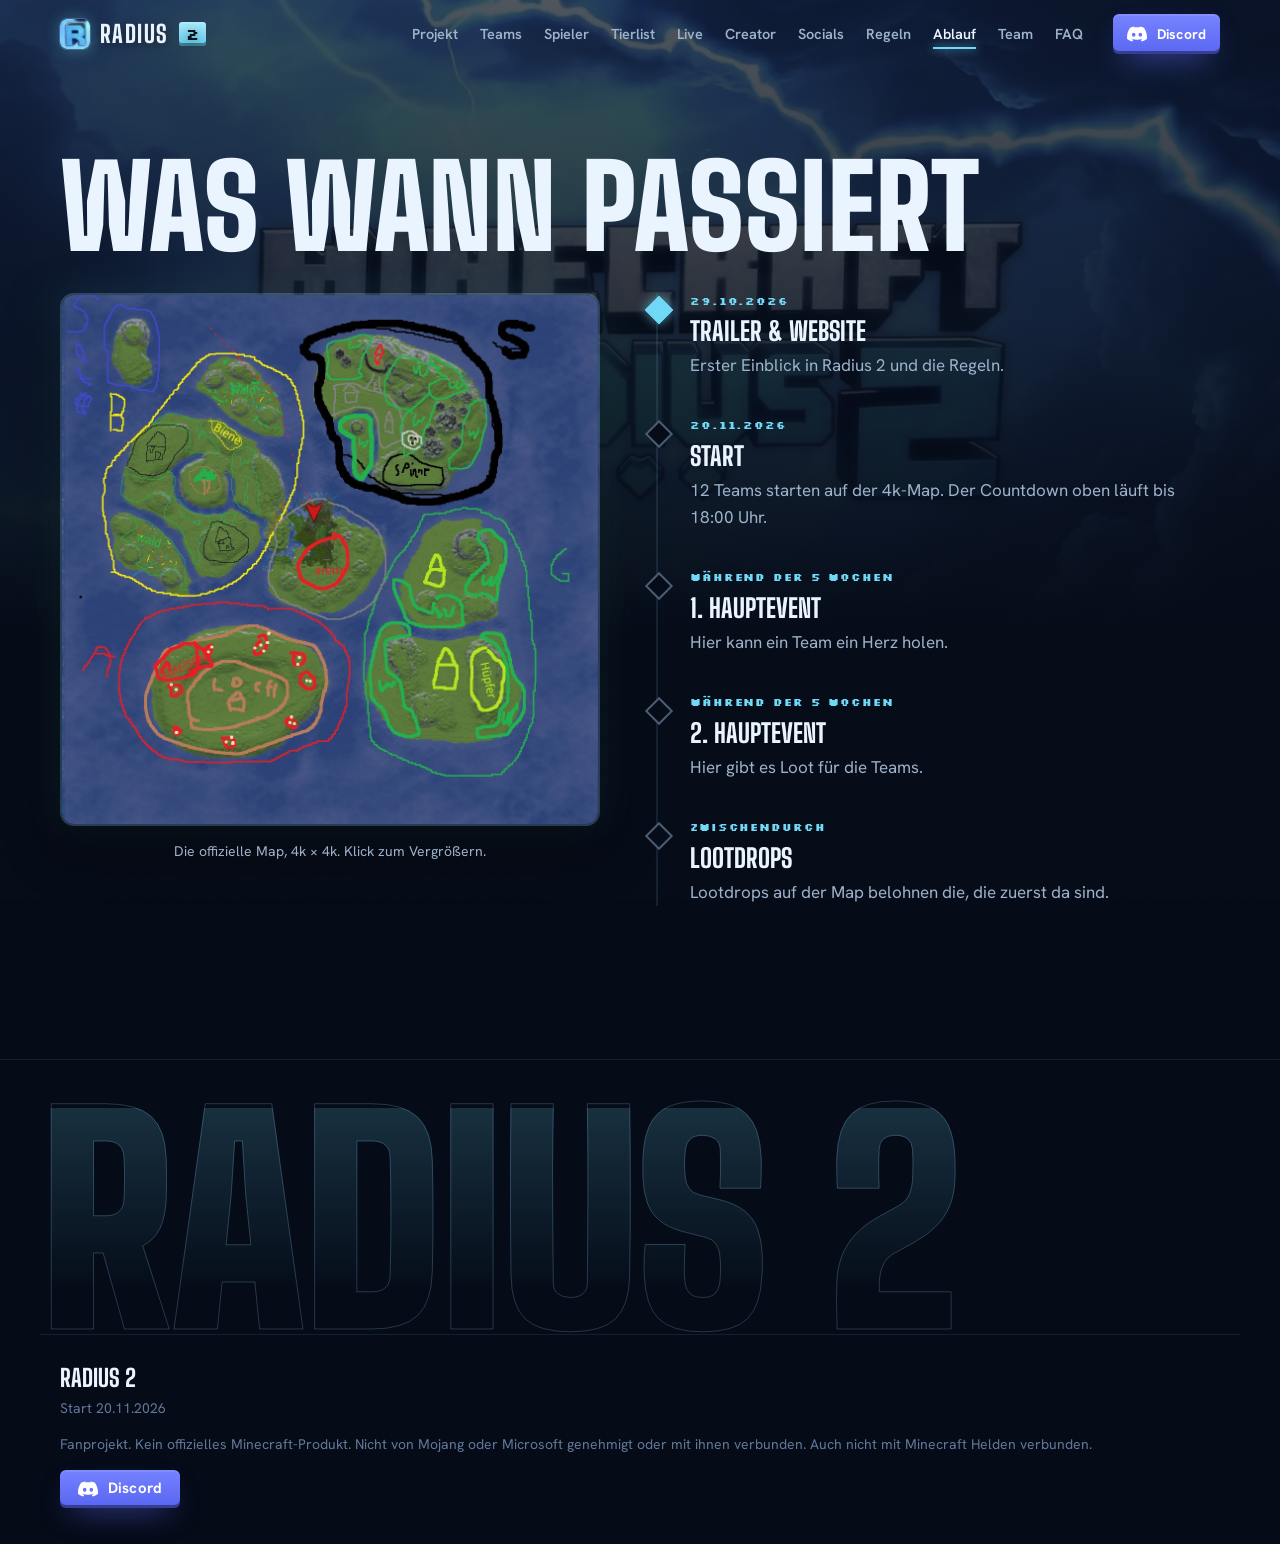
==== site/ablauf.html @ 60ea5ffe "Neues Design aus der Radius-2-Vorlage Sturm-Hero mit HUD und Countdown, Big Shoulders und Silkscreen" ====
<!doctype html>
<html lang="de">
<head>
<meta charset="utf-8">
<meta name="viewport" content="width=device-width, initial-scale=1, viewport-fit=cover">
<title>Ablauf · Minecraft Radius 2</title>
<meta name="description" content="Radius 2: 12 Teams, 48 Spieler, 4 Team-Herzen auf einer 4k-Map. Start am 20. November 2026.">
<link rel="icon" href="assets/favicon.ico" sizes="any">
<link rel="icon" type="image/png" sizes="32x32" href="assets/icon-32.png">
<link rel="apple-touch-icon" href="assets/icon-180.png">
<link rel="stylesheet" href="css/style.css?v=26">
<link rel="stylesheet" href="css/theme.css?v=1">
</head>
<body class="subpage">
<nav class="nav" id="nav" aria-label="Hauptnavigation">
  <div class="wrap nav-inner">
    <a class="brand" href="index.html" aria-label="Radius 2, zur Startseite"><img class="brand-mark" src="assets/icon-64.png" alt="" width="30" height="30"><span class="brand-word">Radius</span><span class="brand-num">2</span></a>
    <button class="nav-toggle" id="nav-toggle" type="button" aria-expanded="false" aria-controls="nav-links"><span class="nav-toggle-bars" aria-hidden="true"></span>Menü</button>
    <ul class="nav-links" id="nav-links">
      <li><a href="index.html">Projekt</a></li>
      <li><a href="teams.html">Teams</a></li>
      <li><a href="spieler.html">Spieler</a></li>
      <li><a href="tierlist.html">Tierlist</a></li>
      <li><a href="live.html">Live</a></li>
      <li><a href="creator.html">Creator</a></li>
      <li><a href="socials.html">Socials</a></li>
      <li><a href="regeln.html">Regeln</a></li>
      <li><a href="ablauf.html" aria-current="page">Ablauf</a></li>
      <li><a href="team.html">Team</a></li>
      <li><a href="faq.html">FAQ</a></li>
    </ul>
    <a class="btn dc nav-btn" href="https://discord.gg/ejKCz67QeP" target="_blank" rel="noopener"><svg viewBox="0 0 24 24" aria-hidden="true"><path fill="currentColor" d="M20.317 4.3698a19.7913 19.7913 0 00-4.8851-1.5152.0741.0741 0 00-.0785.0371c-.211.3753-.4447.8648-.6083 1.2495-1.8447-.2762-3.68-.2762-5.4868 0-.1636-.3933-.4058-.8742-.6177-1.2495a.077.077 0 00-.0785-.037 19.7363 19.7363 0 00-4.8852 1.515.0699.0699 0 00-.0321.0277C.5334 9.0458-.319 13.5799.0992 18.0578a.0824.0824 0 00.0312.0561c2.0528 1.5076 4.0413 2.4228 5.9929 3.0294a.0777.0777 0 00.0842-.0276c.4616-.6304.8731-1.2952 1.226-1.9942a.076.076 0 00-.0416-.1057c-.6528-.2476-1.2743-.5495-1.8722-.8923a.077.077 0 01-.0076-.1277c.1258-.0943.2517-.1923.3718-.2914a.0743.0743 0 01.0776-.0105c3.9278 1.7933 8.18 1.7933 12.0614 0a.0739.0739 0 01.0785.0095c.1202.099.246.1981.3728.2924a.077.077 0 01-.0066.1276 12.2986 12.2986 0 01-1.873.8914.0766.0766 0 00-.0407.1067c.3604.698.7719 1.3628 1.225 1.9932a.076.076 0 00.0842.0286c1.961-.6067 3.9495-1.5219 6.0023-3.0294a.077.077 0 00.0313-.0552c.5004-5.177-.8382-9.6739-3.5485-13.6604a.061.061 0 00-.0312-.0286zM8.02 15.3312c-1.1825 0-2.1569-1.0857-2.1569-2.419 0-1.3332.9555-2.4189 2.157-2.4189 1.2108 0 2.1757 1.0952 2.1568 2.419 0 1.3332-.9555 2.4189-2.1569 2.4189zm7.9748 0c-1.1825 0-2.1569-1.0857-2.1569-2.419 0-1.3332.9554-2.4189 2.1569-2.4189 1.2108 0 2.1757 1.0952 2.1568 2.419 0 1.3332-.946 2.4189-2.1568 2.4189z"/></svg> Discord</a>
  </div>
</nav>

<main class="wrap">

  <section id="ablauf">
    <h2>Was wann passiert</h2>
    <div class="tl-layout">
      <figure class="map-viz">
        <a href="assets/map.jpg" target="_blank" rel="noopener" aria-label="Offizielle Map groß anzeigen">
          <img src="assets/map.jpg" alt="Offizielle Radius-2-Map: Inseln mit Arena in der Mitte, umgeben von vier markierten Gebieten" width="1084" height="1070" loading="lazy">
        </a>
        <figcaption>Die offizielle Map, 4k × 4k. Klick zum Vergrößern.</figcaption>
      </figure>
      <ol class="timeline">
        <li class="done"><time datetime="2026-10-29">29.10.2026</time><h3>Trailer &amp; Website</h3><p>Erster Einblick in Radius 2 und die Regeln.</p></li>
        <li><time datetime="2026-11-20">20.11.2026</time><h3>Start</h3><p>12 Teams starten auf der 4k-Map. Der Countdown oben läuft bis 18:00 Uhr.</p></li>
        <li><time>Während der 5 Wochen</time><h3>1. Hauptevent</h3><p>Hier kann ein Team ein Herz holen.</p></li>
        <li><time>Während der 5 Wochen</time><h3>2. Hauptevent</h3><p>Hier gibt es Loot für die Teams.</p></li>
        <li><time>Zwischendurch</time><h3>Lootdrops</h3><p>Lootdrops auf der Map belohnen die, die zuerst da sind.</p></li>
      </ol>
    </div>
  </section>

</main>

<footer>
  <div class="wrap">
    <div><strong>Radius 2</strong><br>Start 20.11.2026</div>
    <div>Fanprojekt. Kein offizielles Minecraft-Produkt. Nicht von Mojang oder Microsoft genehmigt oder mit ihnen verbunden. Auch nicht mit Minecraft Helden verbunden.</div>
    <a class="btn dc" href="https://discord.gg/ejKCz67QeP" target="_blank" rel="noopener"><svg viewBox="0 0 24 24" aria-hidden="true"><path fill="currentColor" d="M20.317 4.3698a19.7913 19.7913 0 00-4.8851-1.5152.0741.0741 0 00-.0785.0371c-.211.3753-.4447.8648-.6083 1.2495-1.8447-.2762-3.68-.2762-5.4868 0-.1636-.3933-.4058-.8742-.6177-1.2495a.077.077 0 00-.0785-.037 19.7363 19.7363 0 00-4.8852 1.515.0699.0699 0 00-.0321.0277C.5334 9.0458-.319 13.5799.0992 18.0578a.0824.0824 0 00.0312.0561c2.0528 1.5076 4.0413 2.4228 5.9929 3.0294a.0777.0777 0 00.0842-.0276c.4616-.6304.8731-1.2952 1.226-1.9942a.076.076 0 00-.0416-.1057c-.6528-.2476-1.2743-.5495-1.8722-.8923a.077.077 0 01-.0076-.1277c.1258-.0943.2517-.1923.3718-.2914a.0743.0743 0 01.0776-.0105c3.9278 1.7933 8.18 1.7933 12.0614 0a.0739.0739 0 01.0785.0095c.1202.099.246.1981.3728.2924a.077.077 0 01-.0066.1276 12.2986 12.2986 0 01-1.873.8914.0766.0766 0 00-.0407.1067c.3604.698.7719 1.3628 1.225 1.9932a.076.076 0 00.0842.0286c1.961-.6067 3.9495-1.5219 6.0023-3.0294a.077.077 0 00.0313-.0552c.5004-5.177-.8382-9.6739-3.5485-13.6604a.061.061 0 00-.0312-.0286zM8.02 15.3312c-1.1825 0-2.1569-1.0857-2.1569-2.419 0-1.3332.9555-2.4189 2.157-2.4189 1.2108 0 2.1757 1.0952 2.1568 2.419 0 1.3332-.9555 2.4189-2.1569 2.4189zm7.9748 0c-1.1825 0-2.1569-1.0857-2.1569-2.419 0-1.3332.9554-2.4189 2.1569-2.4189 1.2108 0 2.1757 1.0952 2.1568 2.419 0 1.3332-.946 2.4189-2.1568 2.4189z"/></svg> Discord</a>
  </div>
</footer>

<script src="js/data.js?v=26"></script>
<script src="js/main.js?v=26"></script>
</body>
</html>
---- site/css/style.css ----
/* Radius 2 – Gestaltung: Gewitterhimmel, Weltgrenze als Leitmotiv (schrumpfende Ringe) */

/* Schriften liegen auf der eigenen Seite (nicht von Google laden: DSGVO, LG München 3 O 17493/20).
   Hanken Grotesk und Pixelify Sans stehen unter der SIL Open Font License 1.1. */
@font-face{font-family:"Hanken Grotesk";font-style:normal;font-weight:400 700;font-display:swap;src:url(../fonts/hanken-grotesk-latin-ext.woff2) format("woff2");unicode-range:U+0100-02BA,U+02BD-02C5,U+02C7-02CC,U+02CE-02D7,U+02DD-02FF,U+0304,U+0308,U+0329,U+1D00-1DBF,U+1E00-1E9F,U+1EF2-1EFF,U+2020,U+20A0-20AB,U+20AD-20C4,U+2113,U+2C60-2C7F,U+A720-A7FF}
@font-face{font-family:"Hanken Grotesk";font-style:normal;font-weight:400 700;font-display:swap;src:url(../fonts/hanken-grotesk-latin.woff2) format("woff2");unicode-range:U+0000-00FF,U+0131,U+0152-0153,U+02BB-02BC,U+02C6,U+02DA,U+02DC,U+0304,U+0308,U+0329,U+2000-206F,U+20AC,U+2122,U+2191,U+2193,U+2212,U+2215,U+FEFF,U+FFFD}
@font-face{font-family:"Pixelify Sans";font-style:normal;font-weight:500 700;font-display:swap;src:url(../fonts/pixelify-sans-latin-ext.woff2) format("woff2");unicode-range:U+0100-02BA,U+02BD-02C5,U+02C7-02CC,U+02CE-02D7,U+02DD-02FF,U+0304,U+0308,U+0329,U+1D00-1DBF,U+1E00-1E9F,U+1EF2-1EFF,U+2020,U+20A0-20AB,U+20AD-20C4,U+2113,U+2C60-2C7F,U+A720-A7FF}
@font-face{font-family:"Pixelify Sans";font-style:normal;font-weight:500 700;font-display:swap;src:url(../fonts/pixelify-sans-latin.woff2) format("woff2");unicode-range:U+0000-00FF,U+0131,U+0152-0153,U+02BB-02BC,U+02C6,U+02DA,U+02DC,U+0304,U+0308,U+0329,U+2000-206F,U+20AC,U+2122,U+2191,U+2193,U+2212,U+2215,U+FEFF,U+FFFD}

:root{
  --night:#050d1c;
  --deep:#0a1a33;
  --panel:#0f2444;
  --panel-2:#16335f;
  --text:#eaf6ff;
  --soft:#a4bfd6;
  --ice:#62dcff;
  --bolt:#d4f6ff;
  --border-red:#ff6b6b;   /* Weltgrenze / ausgeschieden */
  --ash:#52667e;
  --line:rgba(130,200,245,.18);
  --f-display:"Pixelify Sans","Courier New",monospace;
  --f-body:"Hanken Grotesk","Segoe UI",system-ui,sans-serif;
  color-scheme:dark;
}
*{box-sizing:border-box}
html{scroll-behavior:smooth;scroll-padding-top:70px}
@media (prefers-reduced-motion:reduce){html{scroll-behavior:auto}}
body{margin:0;background:var(--night);color:var(--text);font-family:var(--f-body);font-size:18px;line-height:1.6;-webkit-font-smoothing:antialiased}
a{color:var(--ice)}
:focus-visible{outline:2px solid var(--bolt);outline-offset:3px}
.wrap{max-width:1120px;margin:0 auto;padding-inline:max(20px,env(safe-area-inset-left,0px))}
h1,h2,h3,h4{font-family:var(--f-display);font-weight:700;margin:0}

/* Navigation: liegt transparent auf dem Hero, wird beim Scrollen fest */
.nav{position:fixed;inset:0 0 auto;z-index:20;padding-top:env(safe-area-inset-top,0px);transition:background .3s,border-color .3s;border-bottom:1px solid transparent}
.nav.solid{background:rgba(5,13,28,.88);backdrop-filter:blur(12px);-webkit-backdrop-filter:blur(12px);border-color:var(--line)}
.nav .wrap{display:flex;align-items:center;justify-content:space-between;gap:16px;padding-block:14px}
.brand{font-family:var(--f-display);font-weight:700;font-size:24px;color:var(--text);text-decoration:none;text-shadow:0 2px 12px rgba(0,0,0,.5)}
.brand b{color:var(--ice)}
.nav ul{display:flex;gap:2px;list-style:none;margin:0;padding:0}
.nav ul a{display:block;padding:7px 12px;border-radius:999px;color:var(--text);text-decoration:none;font-weight:600;font-size:15px;text-shadow:0 1px 8px rgba(0,0,0,.45)}
.nav ul a:hover{background:rgba(98,220,255,.16);color:var(--bolt)}
@media (max-width:760px){.nav ul{display:none}}

/* Hero: Logo bildfüllend, darauf ziehen sich Ringe zusammen (einmalig beim Laden) */
.hero{position:relative;background:var(--night)}
.hero-media{position:absolute;inset:0;overflow:hidden}
.hero-media img{width:100%;height:100%;object-fit:cover;object-position:center 42%;display:block;filter:saturate(1.2) contrast(1.06);animation:drift 40s ease-in-out infinite alternate}
@keyframes drift{from{transform:scale(1)}to{transform:scale(1.09) translate(-1%,-1%)}}
.hero-media::before{content:"";position:absolute;left:50%;top:44%;width:80%;aspect-ratio:1.6;translate:-50% -50%;background:radial-gradient(closest-side,rgba(98,220,255,.28),transparent);mix-blend-mode:screen;z-index:1;pointer-events:none;animation:pulse 5s ease-in-out infinite alternate}
@keyframes pulse{from{opacity:.55}to{opacity:1}}
.fx{position:absolute;inset:0;width:100%;height:100%;z-index:1;pointer-events:none}
.hero-media::after{content:"";position:absolute;inset:0;background:linear-gradient(to bottom,rgba(5,13,28,.5),transparent 22%,transparent 45%,rgba(5,13,28,.88) 80%,var(--night))}
.rings{position:absolute;left:50%;top:44%;width:min(96vh,92vw);aspect-ratio:1;translate:-50% -50%;fill:none;stroke:var(--ice);stroke-width:2.5;z-index:1;pointer-events:none}
.rings circle{transform-box:fill-box;transform-origin:center;stroke-dasharray:6 14;opacity:.55;animation:contract 2.8s cubic-bezier(.2,.8,.2,1) both}
.rings circle:nth-child(2){animation-delay:.25s;opacity:.4}
.rings circle:nth-child(3){animation-delay:.5s;opacity:.28}
@keyframes contract{from{transform:scale(1.5);opacity:0}to{transform:scale(1)}}
.flash{position:absolute;inset:0;background:var(--bolt);opacity:0;mix-blend-mode:screen;pointer-events:none;z-index:2}
@keyframes flash{0%,91%,100%{opacity:0}92%{opacity:.22}93%{opacity:.04}94.5%{opacity:.16}96%{opacity:0}}
@media (prefers-reduced-motion:reduce){.rings circle,.hero-media img,.hero-media::before{animation:none}}
.hero-copy{position:relative;z-index:3;min-height:100svh;display:flex;flex-direction:column;justify-content:flex-end;gap:28px;padding-bottom:56px}
.hero h1{font-size:clamp(34px,6.4vw,76px);line-height:1.02;text-shadow:0 4px 30px rgba(0,0,0,.6)}
.launch{display:flex;flex-wrap:wrap;align-items:center;justify-content:space-between;gap:16px 40px;padding-top:22px;border-top:1px solid var(--line)}
.launch p{margin:0;color:var(--soft);font-size:18px;max-width:28ch}
.count{display:flex;gap:10px}
.count div{min-width:78px;text-align:center;background:rgba(10,26,51,.72);border:1px solid var(--line);border-radius:10px;padding:10px 8px 8px;backdrop-filter:blur(6px);-webkit-backdrop-filter:blur(6px)}
.count span{display:block;font-family:var(--f-display);font-size:38px;font-weight:700;line-height:1.1;color:var(--bolt);font-variant-numeric:tabular-nums}
.count small{font-size:13px;color:var(--soft)}
@media (max-width:760px){
  .hero-media{position:relative;inset:auto;aspect-ratio:16/9}
  .hero-media::after{background:linear-gradient(to bottom,rgba(5,13,28,.35),transparent 30%,transparent 70%,var(--night))}
  .hero-media img{object-position:center}
  .rings{top:50%;width:min(64vw,100%)}
  .hero-copy{min-height:0;padding-top:8px;padding-bottom:40px}
  .count{width:100%}.count div{flex:1;min-width:0}
}

section{padding-block:104px 0}
h2{font-size:clamp(32px,4.8vw,54px);line-height:1.05;margin-bottom:20px;text-wrap:balance}
.lead{max-width:60ch;color:var(--soft);font-size:20px;line-height:1.65;margin:0}
.note{font-size:14px;color:var(--soft);margin:18px 0 0}

/* Projekt: ein langer Absatz, dann Zahlen als Leiste ohne Karten */
.about{display:grid;gap:48px}
.about .lead{color:var(--text);font-size:clamp(20px,2.4vw,27px);line-height:1.5;max-width:46ch}
.facts{display:grid;grid-template-columns:repeat(4,1fr);margin:0;border-block:1px solid var(--line)}
.fact{padding:26px 20px 26px 0}
.fact+.fact{padding-left:24px;border-left:1px solid var(--line)}
.fact dt{font-size:15px;color:var(--soft);order:2}
.fact dd{margin:0 0 4px;font-family:var(--f-display);font-size:clamp(34px,5vw,56px);font-weight:700;line-height:1.05;color:var(--ice);font-variant-numeric:tabular-nums}
.fact dd em{font-style:normal;font-size:16px;color:var(--soft);font-family:var(--f-body);font-weight:500;margin-left:6px}
.fact{display:flex;flex-direction:column}
@media (max-width:760px){.facts{grid-template-columns:1fr 1fr}.fact:nth-child(3){border-left:0;padding-left:0}.fact:nth-child(n+3){border-top:1px solid var(--line)}}

/* Herzen */
.hearts{display:inline-flex;gap:5px;vertical-align:middle}
.heart{width:22px;height:19px;display:block}
.heart rect{fill:var(--ice)}
.heart.lost rect{fill:var(--ash);opacity:.4}

/* Spieler */
.players-head{display:flex;flex-wrap:wrap;justify-content:space-between;align-items:end;gap:16px;margin-bottom:30px}
.players-head h2{margin:0}
.filters{display:flex;gap:6px;flex-wrap:wrap;padding:4px;background:var(--deep);border:1px solid var(--line);border-radius:999px}
.filters button{font:600 15px var(--f-body);color:var(--soft);background:transparent;border:0;border-radius:999px;padding:8px 18px;cursor:pointer}
.filters button:hover{color:var(--text)}
.filters button[aria-pressed="true"]{background:var(--ice);color:var(--night)}
.grid{display:grid;grid-template-columns:repeat(auto-fill,minmax(250px,1fr));gap:16px}
.player{position:relative;background:linear-gradient(160deg,var(--panel),var(--deep));border:1px solid var(--line);border-radius:14px;padding:20px;display:grid;grid-template-columns:72px 1fr;gap:16px;align-items:center;min-width:0;overflow:hidden;transition:border-color .2s,transform .2s}
.player[hidden]{display:none}
.player::before{content:"";position:absolute;inset:0 0 auto;height:3px;background:var(--ice)}
.player:hover{border-color:rgba(98,220,255,.5);transform:translateY(-2px)}
.avatar{width:72px;height:72px;border-radius:10px;image-rendering:pixelated;display:block;box-shadow:0 0 0 2px rgba(98,220,255,.25)}
.player h3{font-family:var(--f-body);font-size:19px;font-weight:700;line-height:1.2;overflow-wrap:anywhere}
.player .tag{font-size:14px;color:var(--soft);margin:2px 0 10px}
.player.out{background:var(--night);border-style:dashed}
.player.out::before{background:var(--border-red)}
.player.out:hover{transform:none;border-color:var(--line)}
.player.out h3{color:var(--soft);text-decoration:line-through;text-decoration-color:var(--border-red)}
.player.out .avatar{filter:grayscale(1) brightness(.55);box-shadow:none}
.status{display:inline-block;margin-left:10px;font-size:13px;font-weight:700;color:var(--border-red);vertical-align:middle}

/* Regeln: Redaktionsliste, Titel links, Text rechts */
.rules{list-style:none;margin:36px 0 0;padding:0;border-top:1px solid var(--line)}
.rule{display:grid;grid-template-columns:minmax(180px,1fr) 2fr;gap:12px 40px;padding:26px 0;border-bottom:1px solid var(--line)}
.rule h3{font-size:clamp(22px,2.6vw,28px);color:var(--bolt)}
.rule p{margin:0;color:var(--soft);max-width:56ch}
@media (max-width:700px){.rule{grid-template-columns:1fr}}

/* Zeitplan + Ringe */
.tl-layout{display:grid;grid-template-columns:minmax(260px,420px) 1fr;gap:56px;align-items:start;margin-top:36px}
.radius-viz{position:sticky;top:90px;margin:0}
.radius-viz svg{width:100%;height:auto;display:block;overflow:visible}
.radius-viz circle{fill:none;stroke:var(--ice);stroke-width:1.6}
.radius-viz .r1{stroke-dasharray:4 7;opacity:.55}
.radius-viz .r2{stroke:var(--bolt);opacity:.8}
.radius-viz .r3{stroke:var(--border-red);stroke-width:2.2;fill:rgba(255,107,107,.14)}
.radius-viz .axis{stroke:var(--line);stroke-width:1.2}
.radius-viz .dot{fill:var(--bolt);stroke:none}
.radius-viz text{font-family:var(--f-display);font-size:15px;fill:var(--soft)}
.radius-viz .t3{fill:var(--border-red)}
.radius-viz p{margin:10px 0 0;font-size:14px;color:var(--soft);text-align:center}
.timeline{list-style:none;margin:0;padding:0;border-left:2px solid var(--line)}
.timeline li{position:relative;padding:0 0 38px 32px}
.timeline li:last-child{padding-bottom:0}
.timeline li::before{content:"";position:absolute;left:-8px;top:7px;width:14px;height:14px;background:var(--night);border:2px solid var(--ice);transform:rotate(45deg)}
.timeline li.done::before{background:var(--ice)}
.timeline li.done{opacity:.7}
.timeline time{font-weight:700;font-size:15px;color:var(--ice);font-variant-numeric:tabular-nums}
.timeline h3{font-family:var(--f-body);margin:2px 0 6px;font-size:22px;font-weight:700}
.timeline p{margin:0;color:var(--soft);max-width:52ch}
@media (max-width:860px){.tl-layout{grid-template-columns:1fr;gap:36px}.radius-viz{position:static;max-width:360px;margin-inline:auto}}

/* Team */
.team{display:grid;gap:36px;margin-top:34px}
.team-group h3.group{font-family:var(--f-body);font-size:16px;font-weight:600;color:var(--soft);margin:0 0 14px;display:flex;align-items:center;gap:14px}
.team-group h3.group::after{content:"";flex:1;height:1px;background:var(--line)}
.members{display:grid;grid-template-columns:repeat(auto-fill,minmax(280px,1fr));gap:16px}
.member{background:var(--deep);border:1px solid var(--line);border-radius:14px;padding:20px;display:grid;grid-template-columns:64px 1fr;gap:16px;align-items:start;min-width:0}
.member .avatar{width:64px;height:64px}
.member.lead-role{background:linear-gradient(160deg,var(--panel-2),var(--panel));border-color:rgba(98,220,255,.4)}
.member>div{min-width:0}
.member h4{font-family:var(--f-body);font-size:19px;font-weight:700;line-height:1.2;overflow-wrap:anywhere}
.member .tag{font-size:14px;color:var(--soft);margin:2px 0 10px}
.member p.duty{margin:10px 0 0;font-size:16px;line-height:1.5;color:var(--soft)}
.role{display:inline-block;font-weight:700;font-size:14px;padding:2px 10px;border-radius:999px;border:1px solid currentColor}
.role.r-owner{color:var(--bolt);background:rgba(212,246,255,.09)}
.role.r-admin{color:var(--ice)}
.role.r-dev{color:#9fe7c9}
.role.r-mod{color:#b9a8f7}
.role.r-build{color:#f2c35c}

/* FAQ */
.faq{margin-top:30px;border-top:1px solid var(--line);max-width:820px}
.faq details{border-bottom:1px solid var(--line)}
.faq summary{cursor:pointer;list-style:none;padding:22px 44px 22px 0;font-weight:700;font-size:20px;position:relative}
.faq summary::-webkit-details-marker{display:none}
.faq summary::after{content:"+";position:absolute;right:4px;top:50%;translate:0 -50%;font-family:var(--f-display);font-size:30px;color:var(--ice);transition:rotate .25s}
.faq details[open] summary::after{rotate:45deg}
.faq summary:hover{color:var(--bolt)}
.faq details p{margin:0 0 24px;color:var(--soft);max-width:62ch}

footer{margin-top:120px;border-top:1px solid var(--line);background:var(--deep)}
footer .wrap{padding-block:32px calc(32px + env(safe-area-inset-bottom,0px));display:flex;flex-wrap:wrap;gap:14px 40px;justify-content:space-between;color:var(--soft);font-size:15px}
footer strong{font-family:var(--f-display);color:var(--text);font-size:20px}

/* Buttons, Discord, YouTube */
.btn{display:inline-flex;align-items:center;gap:10px;font:700 16px var(--f-body);padding:12px 22px;border-radius:999px;text-decoration:none;border:1px solid transparent;transition:transform .15s,background .2s,border-color .2s;cursor:pointer}
.btn svg{width:22px;height:22px;flex:none}
.btn:hover{transform:translateY(-2px)}
.btn.dc{background:#5865f2;color:#fff;box-shadow:0 8px 28px rgba(88,101,242,.45)}
.btn.dc:hover{background:#6f7bff}
.btn.ghost{color:var(--text);border-color:rgba(212,246,255,.4);background:rgba(5,13,28,.35);backdrop-filter:blur(6px);-webkit-backdrop-filter:blur(6px)}
.btn.ghost:hover{border-color:var(--bolt);background:rgba(98,220,255,.14)}
.btn.yt{background:#ff2e2e;color:#fff}
.actions{display:flex;flex-wrap:wrap;gap:12px;margin-top:-6px}
.dc-icon{display:grid;place-items:center;width:42px;height:42px;border-radius:50%;color:#fff;background:#5865f2;box-shadow:0 4px 16px rgba(88,101,242,.5);transition:transform .15s,background .2s;flex:none}
.dc-icon svg{width:23px;height:23px}
.dc-icon:hover{transform:translateY(-2px) rotate(-6deg);background:#6f7bff}
.nav .wrap{gap:12px}.nav ul{margin-left:auto}
footer .btn{padding:9px 18px;font-size:15px}

/* Creator */
.creators{display:grid;grid-template-columns:repeat(auto-fit,minmax(min(100%,520px),1fr));gap:20px;margin-top:34px}
.creator{display:grid;grid-template-columns:minmax(0,1.05fr) minmax(0,1fr);background:linear-gradient(160deg,var(--panel),var(--deep));border:1px solid var(--line);border-radius:18px;overflow:hidden;text-decoration:none;color:var(--text);transition:border-color .2s,transform .2s,box-shadow .2s}
.creator:hover{border-color:rgba(255,80,80,.65);transform:translateY(-3px);box-shadow:0 18px 44px rgba(0,0,0,.45),0 0 0 1px rgba(255,80,80,.2)}
.thumb{position:relative;aspect-ratio:16/10;overflow:hidden;background:var(--night)}
.thumb .thumb-bg{position:absolute;inset:0;width:100%;height:100%;border-radius:0;box-shadow:none;opacity:.6;filter:saturate(1.3);transition:transform .5s}
.creator:hover .thumb-bg{transform:scale(1.08)}
.thumb::after{content:"";position:absolute;inset:0;background:linear-gradient(to top,rgba(5,13,28,.75),transparent 60%)}
.play{position:absolute;left:50%;top:50%;translate:-50% -50%;z-index:1;width:84px;height:84px;display:grid;place-items:center;color:#ff2e2e;filter:drop-shadow(0 6px 20px rgba(0,0,0,.6));transition:scale .2s}
.play svg{width:100%;height:100%;background:radial-gradient(circle,#fff 35%,transparent 36%)}
.creator:hover .play{scale:1.12}
.c-info{padding:26px;display:flex;flex-direction:column;justify-content:center;gap:4px;min-width:0}
.c-info h3{font-size:clamp(26px,3vw,34px);line-height:1.1;overflow-wrap:anywhere}
.c-info .tag{margin:0;color:var(--ice);font-weight:600}
.c-text{margin:8px 0 16px;color:var(--soft);font-size:17px}
.c-info .btn{align-self:flex-start}
@media (max-width:620px){.creator{grid-template-columns:1fr}}

/* ---- Neu: Fakten, Teams, Creator-Chips, Staff, Map ---- */
.facts{grid-template-columns:repeat(5,1fr);gap:1px;background:var(--line);border:1px solid var(--line);border-radius:14px;overflow:hidden}
.fact,.fact+.fact{background:var(--night);border:0;padding:24px 20px;flex-direction:column-reverse;justify-content:flex-end}
.fact dd{font-size:clamp(30px,4.2vw,50px)}
.fact dt{font-size:15px}
@media (max-width:860px){.facts{grid-template-columns:repeat(2,1fr)}.fact:last-child{grid-column:1/-1}.fact:nth-child(n+3){border:0}}
.sub{font-family:var(--f-body);font-size:20px;font-weight:700;margin:44px 0 16px;color:var(--soft)}
.teams{display:grid;grid-template-columns:repeat(auto-fill,minmax(220px,1fr));gap:14px;margin-top:34px}
.team-card{background:linear-gradient(160deg,var(--panel),var(--deep));border:1px solid var(--line);border-radius:14px;padding:18px 18px 14px;position:relative;overflow:hidden}
.team-card::before{content:"";position:absolute;inset:0 0 auto;height:3px;background:var(--ice)}
.team-card h3{font-size:24px;margin-bottom:8px}
.team-card ul{list-style:none;margin:14px 0 0;padding:0;display:grid;gap:6px}
.team-card li{font-size:15px;padding:7px 10px;border-radius:8px;background:rgba(98,220,255,.1);font-weight:600}
.team-card li.gen em{font-style:normal;font-size:12px;color:var(--ice);margin-left:6px}
.team-card li.empty{background:transparent;border:1px dashed var(--line);color:var(--ash);font-weight:500}
.cgrid{display:grid;grid-template-columns:repeat(auto-fill,minmax(210px,1fr));gap:12px}
.chip{display:flex;align-items:center;gap:12px;padding:12px 14px;background:var(--deep);border:1px solid var(--line);border-radius:12px;color:var(--text);text-decoration:none;font-weight:700;transition:border-color .2s,transform .2s,background .2s}
.chip .avatar{width:44px;height:44px;border-radius:8px;flex:none}
.chip-name{flex:1;min-width:0;overflow-wrap:anywhere}
.chip-yt{width:26px;height:26px;color:var(--ash);flex:none;transition:color .2s}
.chip-yt svg{width:100%;height:100%}
.chip:hover{border-color:rgba(255,80,80,.6);background:var(--panel);transform:translateY(-2px)}
.chip:hover .chip-yt{color:#ff3b3b}
.cgrid.watch{grid-template-columns:repeat(auto-fill,minmax(180px,260px))}
.staff{display:flex;flex-wrap:wrap;justify-content:center;gap:20px;margin-top:34px}
.staff-card{width:min(100%,360px);background:#232323;border:1px solid rgba(255,255,255,.08);border-radius:6px;padding:34px 24px 30px;text-align:center}
.staff-card img{width:100px;height:100px;display:block;margin:0 auto 28px;object-fit:cover}
.staff-card h3{font-size:30px;color:#fff;letter-spacing:.01em}
.staff-card p{font-family:var(--f-display);font-weight:500;text-transform:uppercase;color:#9a9a9a;font-size:19px;line-height:1.35;margin:14px auto 26px;max-width:24ch;letter-spacing:.03em}
.staff-card .gh{display:inline-grid;color:#8a8a8a;transition:color .2s}
.staff-card .gh svg{width:28px;height:28px}
.staff-card a.gh:hover{color:#fff}
.map-viz{position:sticky;top:90px;margin:0}
.map-viz svg{width:100%;height:auto;display:block;overflow:visible}
.map-viz .m-bg{fill:var(--deep);stroke:var(--ice);stroke-width:2}
.map-viz .m-grid{stroke:var(--line);stroke-width:1}
.map-viz .m-r{fill:none;stroke:var(--ice);stroke-width:1.4;stroke-dasharray:4 7;opacity:.6}
.map-viz .m-r2{fill:none;stroke:var(--bolt);stroke-width:1.4;opacity:.5}
.map-viz text{font-family:var(--f-display);font-size:15px;fill:var(--soft)}
.map-viz figcaption{margin-top:30px;text-align:center;font-size:14px;color:var(--soft)}
.timeline time{display:block}
@media (max-width:860px){.map-viz{position:static;max-width:340px;margin-inline:auto}}

.tl-layout{grid-template-columns:minmax(300px,540px) 1fr}
.map-viz a{display:block;border-radius:14px;overflow:hidden;border:2px solid var(--ice);box-shadow:0 18px 50px rgba(0,0,0,.5),0 0 40px rgba(98,220,255,.12);line-height:0}
.map-viz img{width:100%;height:auto;display:block;transition:transform .5s}
.map-viz a:hover img{transform:scale(1.04)}
.map-viz figcaption{margin-top:14px}
@media (max-width:860px){.tl-layout{grid-template-columns:1fr}.map-viz{max-width:540px}}

/* ---- Home-Screen im Stil von o7studios: dunkles Bild, mittig gesetzte Headline, eckige Buttons ---- */
.nav{background:linear-gradient(rgba(3,8,18,.88),rgba(3,8,18,0))}
.nav.solid{background:rgba(5,13,28,.92)}
.nav .wrap{display:grid;grid-template-columns:1fr auto 1fr;align-items:center;padding-block:16px}
.nav ul{margin:0;justify-self:center}
.nav ul a{border-radius:0;font-weight:600;color:var(--soft)}
.nav ul a:hover{background:transparent;color:#fff}
.nav-btn{justify-self:end;padding:11px 18px;font-size:14px}
.btn{border-radius:0;font-family:var(--f-display);font-weight:500;text-transform:uppercase;letter-spacing:.04em;font-size:16px;padding:14px 24px}
.btn.dc{background:#e9ecef;color:#10141a;box-shadow:none}
.btn.dc svg{color:#5865f2}
.btn.dc:hover{background:#fff}
.btn.ghost{background:#1b1f26;border:1px solid #2e3540;color:#fff;backdrop-filter:none;-webkit-backdrop-filter:none}
.btn.ghost:hover{background:#262c35;border-color:#46505e}
.btn.ghost svg{width:20px;height:20px}
.hero-media{position:relative;inset:auto;height:clamp(380px,64svh,780px)}
.hero-media img{object-position:center 42%;filter:saturate(1.12) brightness(.8) contrast(1.06)}
.hero-media::after{background:linear-gradient(to bottom,rgba(3,8,18,.9),rgba(3,8,18,.1) 24%,transparent 52%,var(--night) 99%)}
.hero-media::before{top:46%}
.rings{top:46%;width:min(70svh,92vw)}
.hero-copy{min-height:0;margin-top:-13svh;align-items:center;justify-content:flex-start;text-align:center;gap:0;padding-bottom:56px}
.hero h1{font-size:clamp(30px,4.6vw,66px);line-height:1.1;max-width:20ch;text-wrap:balance}
.hero-lead{max-width:50ch;margin:20px auto 0;color:var(--soft);font-size:clamp(17px,1.5vw,20px);line-height:1.6}
.actions{justify-content:center;margin-top:28px;gap:14px}
.launch{flex-direction:column;border-top:0;padding-top:0;margin-top:44px;gap:14px;align-items:center;justify-content:center}
.launch p{max-width:none;font-size:16px}
.count div{min-width:72px;border-radius:0;background:rgba(10,18,32,.8)}
.count span{font-size:30px}
@media (max-width:760px){
  .nav .wrap{grid-template-columns:1fr auto}
  .hero-media{height:auto;aspect-ratio:16/10}
  .rings{width:min(70vw,100%)}
  .hero-copy{margin-top:-6vw;padding-bottom:40px}
  .hero h1{font-size:30px}
  .count{width:100%}.count div{flex:1;min-width:0}
}

/* Bild stärker abgedunkelt, wie im Vorbild */
.hero-media img{filter:saturate(.85) brightness(.46) contrast(1.1)}
.hero-media::after{background:linear-gradient(to bottom,rgba(3,8,18,.95),rgba(3,8,18,.45) 26%,rgba(3,8,18,.38) 55%,var(--night) 99%)}
.hero-media::before{opacity:.35;animation:none}
.rings circle{opacity:.35}

/* Sauberer Übergang: Bild endet mit klarer Kante, Text steht darunter auf ruhigem Grund */
.hero-media{height:clamp(340px,58svh,720px)}
.hero-media::after{background:linear-gradient(to bottom,rgba(3,8,18,.85),rgba(3,8,18,0) 24%)}
.hero-copy{margin-top:0;padding-top:72px;padding-bottom:40px}
@media (max-width:760px){
  .hero-media{height:auto;aspect-ratio:16/10}
  .hero-copy{margin-top:0;padding-top:44px;padding-bottom:24px}
}

/* ---- Vollbild-Hero: Bild füllt den ganzen Bildschirm, Text sitzt unter dem Logo ---- */
.hero{min-height:max(100svh,700px);display:flex;flex-direction:column;justify-content:flex-end;overflow:hidden}
.hero-media{position:absolute;inset:0;height:auto;aspect-ratio:auto}
.hero-media img{position:absolute;left:0;top:-30%;width:100%;height:130%;object-fit:cover;object-position:center 50%}
.hero-media::before{top:36%}
.hero-media::after{background:linear-gradient(to bottom,rgba(3,8,18,.9),rgba(3,8,18,.12) 22%,rgba(3,8,18,.18) 52%,rgba(3,8,18,.74))}
.hero-copy{margin:0;padding-top:0;padding-bottom:max(28px,4svh)}
.hero h1{font-size:clamp(26px,min(4.4vw,5.6svh),64px)}
.hero-lead{display:none}
.actions{margin-top:2.6svh}
.launch{flex-direction:row;flex-wrap:wrap;margin-top:3.6svh;gap:12px 32px}
.count div{padding:6px 6px 5px;min-width:64px}
.count span{font-size:26px}
@media (max-width:760px){
  .hero{display:block;min-height:0;overflow:visible}
  .hero-media{position:relative;inset:auto;aspect-ratio:16/10}
  .hero-media img{position:static;height:100%;top:auto}
  .hero-media::after{background:linear-gradient(to bottom,rgba(3,8,18,.85),rgba(3,8,18,0) 30%)}
  .hero-copy{padding-top:36px;padding-bottom:28px}
  .hero h1{font-size:30px}
  .actions{margin-top:22px}
  .launch{flex-direction:column;margin-top:28px}
  .count{width:100%}.count div{flex:1;min-width:0}
}

/* ---- Feinschliff Hero: Logo oben mittig, Text-Block exakt darunter in der Mitte ---- */
.hero{display:block;min-height:max(100svh,820px)}
.hero-media img{top:-28%;height:124%}
.hero-copy{position:absolute;left:0;right:0;top:61%;margin-inline:auto;padding:0;width:100%}
.hero h1{font-size:clamp(26px,min(4.2vw,5.2svh),60px)}
.actions{margin-top:2.4svh}
.launch{margin-top:3.4svh;justify-content:center}
@media (max-width:760px){
  .hero{display:block;min-height:0}
  .hero-media img{top:auto;height:100%}
  .hero-copy{position:relative;top:auto;left:auto;right:auto;padding:36px 20px 28px}
}

/* ---- Neues Hero-Konzept: Text links, Logo als Bild-Karte rechts, Hintergrund = unscharfes Logo-Bild über die ganze Breite ---- */
.hero{position:relative;isolation:isolate;display:grid;grid-template-columns:minmax(0,1fr) minmax(0,1.2fr);grid-template-areas:"copy media";gap:clamp(28px,4vw,64px);align-items:center;min-height:100svh;padding:104px max(20px,calc((100% - 1120px)/2)) 64px;overflow:hidden;background:var(--night)}
.hero::before{content:"";position:absolute;inset:-80px;z-index:-1;background:url(../assets/logo.jpg) center/cover;filter:blur(38px) brightness(.34) saturate(1.15)}
.hero-media{grid-area:media;position:relative;inset:auto;height:auto;aspect-ratio:16/9;overflow:hidden;border:1px solid rgba(160,220,255,.3);border-radius:4px;box-shadow:0 30px 80px rgba(0,0,0,.6),0 0 70px rgba(98,220,255,.16)}
.hero-media img{position:absolute;inset:0;top:0;width:100%;height:100%;object-fit:cover;object-position:center;filter:saturate(1.1) brightness(.88) contrast(1.05)}
.hero-media::before{top:50%;opacity:.3;animation:none}
.hero-media::after{background:linear-gradient(to bottom,rgba(3,8,18,.2),transparent 35%,rgba(3,8,18,.3))}
.hero-copy{grid-area:copy;position:static;display:flex;flex-direction:column;align-items:flex-start;justify-content:flex-start;text-align:left;margin:0;padding:0;width:auto;max-width:none;min-height:0}
.hero h1{text-align:left;font-size:clamp(34px,4.3vw,62px);line-height:1.08;max-width:none}
.hero-lead{display:block;margin:20px 0 0;max-width:40ch;font-size:clamp(17px,1.4vw,19px)}
.actions{justify-content:flex-start;margin-top:30px}
.launch{flex-direction:column;align-items:flex-start;justify-content:flex-start;margin-top:40px;gap:12px}
.count div{padding:8px 8px 6px;min-width:70px}
.count span{font-size:30px}
@media (max-width:900px){
  .hero{grid-template-columns:1fr;grid-template-areas:"media" "copy";min-height:0;padding-top:84px;padding-bottom:48px;gap:32px}
  .hero h1{font-size:clamp(30px,8vw,44px)}
  .count{width:100%}.count div{flex:1;min-width:0}
}

/* ---- Hero v3: Logo-Bild groß und rahmenlos, weich ins Dunkle gemischt ---- */
.hero{grid-template-columns:minmax(0,560px);grid-template-areas:"copy";background:radial-gradient(70% 80% at 72% 50%,rgba(24,70,130,.45),transparent 70%),var(--night)}
.hero::before{display:none}
.hero-media{position:absolute;inset:auto;right:0;top:50%;translate:0 -50%;width:min(82%,1500px);height:auto;aspect-ratio:16/9;border:0;border-radius:0;box-shadow:none;z-index:-1;
  -webkit-mask-image:linear-gradient(to right,transparent,#000 38%),linear-gradient(to bottom,transparent,#000 20%,#000 80%,transparent);
  mask-image:linear-gradient(to right,transparent,#000 38%),linear-gradient(to bottom,transparent,#000 20%,#000 80%,transparent);
  -webkit-mask-composite:source-in;mask-composite:intersect}
.hero-media img{filter:saturate(1.15) brightness(.95) contrast(1.06)}
.hero-media::before,.hero-media::after{display:none}
@media (max-width:900px){
  .hero{grid-template-columns:1fr;grid-template-areas:"media" "copy";background:var(--night)}
  .hero-media{position:relative;right:auto;top:auto;translate:none;width:calc(100% + 40px);margin-inline:-20px;grid-area:media;
    -webkit-mask-image:linear-gradient(to bottom,transparent,#000 14%,#000 86%,transparent);mask-image:linear-gradient(to bottom,transparent,#000 14%,#000 86%,transparent);-webkit-mask-composite:source-over;mask-composite:add}
}

/* Fix: Text links halten, Bild weiter nach rechts schieben */
.hero{justify-content:start;grid-template-columns:minmax(0,480px)}
.hero-media{right:-10%}
.hero h1{font-size:clamp(34px,4vw,58px)}
@media (max-width:900px){.hero{grid-template-columns:1fr}.hero-media{right:auto}}

.hero .actions{gap:10px}
.hero .actions .btn{padding:14px 20px}
@media (min-width:901px){.hero{grid-template-columns:minmax(0,520px)}}

/* ---- Große Bildschirme: Hero füllt die Breite, Text skaliert mit ---- */
@media (min-width:901px){
  .nav .wrap{max-width:none;padding-inline:clamp(20px,8vw,240px)}
  .hero{padding-inline:clamp(20px,8vw,240px);grid-template-columns:minmax(0,clamp(480px,36vw,980px));padding-top:clamp(104px,9vw,170px);padding-bottom:clamp(64px,5vw,120px)}
  .hero h1{font-size:clamp(34px,3.7vw,100px)}
  .hero-lead{max-width:34ch;font-size:clamp(17px,1.2vw,28px);margin-top:clamp(20px,1.6vw,36px)}
  .hero .actions{margin-top:clamp(30px,2.2vw,56px);gap:clamp(10px,.8vw,18px)}
  .hero .actions .btn{font-size:clamp(15px,.85vw,22px);padding:clamp(14px,1vw,24px) clamp(20px,1.5vw,36px)}
  .hero .actions .btn svg{width:clamp(20px,1.3vw,32px);height:clamp(20px,1.3vw,32px)}
  .launch{margin-top:clamp(36px,3vw,76px)}
  .launch p{font-size:clamp(15px,1vw,24px)}
  .count div{min-width:clamp(70px,5vw,130px);padding:clamp(8px,.6vw,16px) 8px}
  .count span{font-size:clamp(30px,2.2vw,60px)}
  .count small{font-size:clamp(13px,.8vw,20px)}
  .hero-media{width:min(86%,2100px)}
}

/* Nav ohne Logo-Schriftzug: Links mittig, Discord rechts */
.nav ul{grid-column:2}
.nav-btn{grid-column:3}
@media (max-width:760px){.nav-btn{grid-column:2}}

/* ---- Mehrere Seiten: aktiver Menüpunkt, Menü auf dem Handy, Kacheln auf der Startseite ---- */
.nav ul a[aria-current="page"]{color:#fff;box-shadow:inset 0 -2px 0 var(--ice)}
.subpage main>section:first-child{padding-top:120px}
@media (max-width:760px){
  .nav .wrap{grid-template-columns:1fr auto;row-gap:8px}
  .nav ul{display:flex;grid-row:2;grid-column:1/-1;justify-self:stretch;overflow-x:auto;scrollbar-width:none;-webkit-mask-image:linear-gradient(to right,#000 85%,transparent);mask-image:linear-gradient(to right,#000 85%,transparent)}
  .nav ul::-webkit-scrollbar{display:none}
  .nav ul a{white-space:nowrap;padding:6px 10px;font-size:14px}
  .nav-btn{grid-row:1;grid-column:2}
  .subpage main>section:first-child{padding-top:130px}
}
.pages{display:grid;grid-template-columns:repeat(auto-fill,minmax(230px,1fr));gap:14px;margin-top:30px}
.page-card{display:block;padding:20px 22px;background:linear-gradient(160deg,var(--panel),var(--deep));border:1px solid var(--line);border-radius:14px;color:var(--text);text-decoration:none;transition:border-color .2s,transform .2s}
.page-card:hover{border-color:rgba(98,220,255,.55);transform:translateY(-2px)}
.page-card h3{font-size:24px;color:var(--bolt)}
.page-card h3::after{content:" →";color:var(--ice)}
.page-card p{margin:6px 0 0;color:var(--soft);font-size:16px}

/* ---- Live aus Discord: Minecraft-Köpfe, Team-Liste, Tierlist ---- */
.mc-head{display:block;flex:none;image-rendering:pixelated;border-radius:4px;background:var(--deep)}

.roster{display:grid;gap:30px;margin-top:44px}
.roster:empty{display:none}
.roster-rank{--rank:var(--ice);font-family:var(--f-body);font-size:16px;font-weight:700;color:var(--rank);margin:0 0 14px;display:flex;align-items:center;gap:14px;text-transform:uppercase;letter-spacing:.06em}
.roster-rank::after{content:"";flex:1;height:1px;background:var(--line)}
.roster-grid{display:grid;grid-template-columns:repeat(auto-fill,minmax(220px,1fr));gap:12px}
.roster-card{display:flex;align-items:center;gap:14px;padding:12px 14px;background:var(--deep);border:1px solid var(--line);border-radius:12px;min-width:0}
.roster-card>div{min-width:0}
.roster-card h4{font-family:var(--f-body);font-size:18px;line-height:1.2;overflow-wrap:anywhere}
.roster-card .mc{margin:2px 0 0;font-size:14px;color:var(--soft);overflow-wrap:anywhere}

.tier-head{display:flex;flex-wrap:wrap;align-items:end;justify-content:space-between;gap:16px 32px}
.tier-head h2{margin-bottom:12px}
.tier-auth{display:flex;align-items:center;gap:12px;flex-wrap:wrap}
.tier-auth .btn{padding:11px 18px;font-size:14px}
.tier-who{font-size:15px;color:var(--soft)}
.tier-login{display:flex;gap:8px;flex-wrap:wrap}
.tier-login input{font:600 15px var(--f-body);letter-spacing:.08em;text-transform:uppercase;width:17ch;padding:10px 12px;color:var(--text);background:var(--deep);border:1px solid #2e3540;border-radius:0}
.tier-login input::placeholder{text-transform:none;letter-spacing:0;color:var(--ash)}
.tier-login input:focus{outline:2px solid var(--bolt);outline-offset:1px}
.tier-msg{min-height:1.6em;margin:18px 0 0;font-size:15px;color:var(--ice)}
.tier-msg.bad{color:var(--border-red)}
.tierlist{margin-top:10px;border:1px solid var(--line);border-radius:14px;overflow:hidden;background:var(--deep)}
.tier-row{display:grid;grid-template-columns:84px 1fr;min-height:64px;border-top:1px solid var(--line)}
.tier-row:first-child{border-top:0}
.tier-label{--t:var(--ash);display:grid;place-items:center;font:700 26px var(--f-display);color:#08111f;background:var(--t);border:0;padding:0;margin:0}
[data-t="S+"]{--t:#ff5d73}[data-t="S"]{--t:#ff8a5c}
[data-t="A+"]{--t:#ffb54d}[data-t="A"]{--t:#ffd65c}
[data-t="B+"]{--t:#d4ec6e}[data-t="B"]{--t:#8ee08a}
[data-t="C+"]{--t:#6fd3f2}[data-t="C"]{--t:#8fa7ff}
[data-t="D"]{--t:#c49cff}
.tier-row.pool .tier-label{font-size:15px;color:var(--soft);background:var(--panel);font-family:var(--f-body);text-transform:uppercase;letter-spacing:.05em}
.tier-zone{display:flex;flex-wrap:wrap;align-content:center;gap:8px;padding:10px 12px;min-width:0}
.tier-empty{font-size:14px;color:var(--ash)}
.tchip{display:inline-flex;align-items:center;gap:8px;padding:5px 12px 5px 5px;background:var(--panel);border:1px solid var(--line);border-radius:8px;font-weight:600;font-size:15px;color:var(--text);max-width:100%;overflow-wrap:anywhere}
.tchip .mc-head{width:32px;height:32px}
.tierlist.editing .tchip{cursor:grab;transition:border-color .15s,transform .15s}
.tierlist.editing .tchip:hover{border-color:rgba(98,220,255,.55);transform:translateY(-1px)}
.tierlist.editing .tchip.sel{border-color:var(--bolt);box-shadow:0 0 0 2px rgba(212,246,255,.35)}
.tierlist.editing .tchip.drag{opacity:.4}
.tierlist.editing .tier-label{cursor:pointer}
.tierlist.editing .tier-label:hover{filter:brightness(1.12)}
.tier-row.over{background:rgba(98,220,255,.1)}
.tierlist.editing .tchip.ins-before{box-shadow:-5px 0 0 -1px var(--bolt)}
.tierlist.editing .tchip.ins-after{box-shadow:5px 0 0 -1px var(--bolt)}
/* Teams live: Mitglieder mit Kopf und Tier, gemeinsame Herzen (im Team-Login antippbar) */
.heart-btn{display:block;background:none;border:0;padding:0;margin:0;line-height:0}
.hearts.edit .heart-btn{cursor:pointer;transition:transform .15s}
.hearts.edit .heart-btn:hover{transform:scale(1.18)}
.team-card li.live{display:flex;align-items:center;gap:8px;min-width:0}
.team-card li.live span:not(.tier-badge){flex:1;min-width:0;overflow-wrap:anywhere}
.team-card li.live .mc-head{width:22px;height:22px;border-radius:3px}
.tier-badge.mini{min-width:0;padding:1px 6px;font-size:12px;border-radius:4px}
.team-card.out{opacity:.62}
.team-card.out::before{background:var(--border-red)}
.team-card li.live em{font-style:normal;font-size:11px;font-weight:700;color:var(--ice);text-transform:uppercase;letter-spacing:.04em}
.team-card.clickable{cursor:pointer;transition:border-color .2s,transform .2s}
.team-card.clickable:hover{border-color:rgba(98,220,255,.55);transform:translateY(-2px)}
.team-more{display:block;margin-top:12px;font-size:13px;font-weight:600;color:var(--ice)}
.team-rm{flex:none;width:22px;height:22px;display:grid;place-items:center;font-size:16px;line-height:1;color:var(--soft);background:transparent;border:1px solid var(--line);border-radius:5px;cursor:pointer}
.team-rm:hover{color:#fff;border-color:var(--border-red);background:rgba(255,107,107,.15)}
.team-add{display:block;width:100%;margin-top:10px;font:600 14px var(--f-body);color:var(--text);background:var(--deep);border:1px dashed rgba(98,220,255,.45);border-radius:8px;padding:8px 10px;cursor:pointer}
.team-add:focus{outline:2px solid var(--bolt);outline-offset:1px}
.gen-tag{font-style:normal;font-family:var(--f-body);font-size:11px;font-weight:700;color:#08111f;background:var(--ice);border-radius:4px;padding:1px 6px;margin-left:8px;vertical-align:middle;text-transform:uppercase;letter-spacing:.04em}

/* Map-Pop-up */
.lightbox{max-width:min(96vw,1200px);max-height:96vh;padding:0;background:transparent;border:0;overflow:visible;cursor:zoom-out}
.lightbox::backdrop{background:rgba(3,8,18,.88);backdrop-filter:blur(4px)}
.lightbox img{display:block;max-width:min(96vw,1200px);max-height:92vh;width:auto;height:auto;border:2px solid var(--ice);border-radius:12px;box-shadow:0 30px 80px rgba(0,0,0,.6)}
.lightbox-close{position:absolute;top:-16px;right:-16px;width:40px;height:40px;font-size:26px;line-height:1;color:#fff;background:var(--panel);border:1px solid var(--ice);border-radius:50%;cursor:pointer}
@media (max-width:620px){.lightbox-close{top:8px;right:8px}}

/* Creator live */
#creator-grid{margin-top:8px}
.creator-item{position:relative;min-width:0}
.creator-item .chip{height:100%}
.creator-item .chip .mc-head{width:44px;height:44px;border-radius:8px}
.chip-name small{display:block;font-size:13px;font-weight:500;color:var(--soft)}
.creator-rm{position:absolute;top:-8px;right:-8px;background:var(--panel);z-index:1}
.creator-form{display:flex;flex-wrap:wrap;gap:10px;margin:0 0 22px;padding:16px;background:var(--deep);border:1px dashed rgba(98,220,255,.45);border-radius:12px}
.creator-form select,.creator-form input{font:500 15px var(--f-body);color:var(--text);background:var(--night);border:1px solid #2e3540;border-radius:0;padding:10px 12px}
.creator-form input{flex:1;min-width:220px}
.creator-form select:focus,.creator-form input:focus{outline:2px solid var(--bolt);outline-offset:1px}
.creator-form .btn{padding:10px 18px;font-size:14px}

/* Spieler-Fenster und Kanäle */
.pcard.clickable,.td-table tr.clickable{cursor:pointer}
.players:has(.pcard.compact){grid-template-columns:repeat(auto-fill,minmax(min(100%,250px),1fr));gap:12px}
.pcard.compact{gap:8px;padding:12px 14px}
.pcard.compact::before{display:none}
.pcard.compact h3{font-size:18px}
.pcard.compact .tier-badge{font-size:17px;min-width:40px;padding:4px 6px}
.pcard.clickable{transition:border-color .2s,transform .2s}
.pcard.clickable:hover{border-color:rgba(98,220,255,.55);transform:translateY(-2px)}
.td-table tr.clickable:hover td{background:rgba(98,220,255,.08)}
.roster-card{font:inherit;color:inherit;text-align:left;cursor:pointer;width:100%;transition:border-color .2s,transform .2s}
.roster-card:hover{border-color:rgba(98,220,255,.55);transform:translateY(-2px)}
.tierlist:not(.editing) .tchip{cursor:pointer}
.tierlist:not(.editing) .tchip:hover{border-color:rgba(98,220,255,.55)}
button.chip{width:100%;font:inherit;text-align:left;cursor:pointer}
.chip-icons{display:flex;gap:6px;flex:none}
.chip-icons span{width:24px;height:24px;color:var(--ash)}
.chip-icons svg{width:100%;height:100%}
.chip:hover .chip-tt{color:#fff}
.player-dialog{width:min(620px,calc(100% - 32px))}
.pd-body{display:flex;gap:22px;align-items:flex-start;margin:0 0 18px}
.pd-skin{flex:none;width:75px;height:150px;image-rendering:pixelated;filter:drop-shadow(0 10px 18px rgba(0,0,0,.5))}
.pd-info{flex:1;min-width:0;padding-right:40px}
.pd-info h2{font-size:32px;margin:0;overflow-wrap:anywhere}
.pd-rank{margin:4px 0 0;font-weight:700;text-transform:uppercase;letter-spacing:.05em;font-size:14px;color:var(--ice)}
.pd-info .mc{margin:2px 0 0;color:var(--soft)}
.pd-desc{margin:12px 0 0;line-height:1.5}
.pd-desc.empty{color:var(--ash);font-style:italic}
.pd-links{display:flex;flex-wrap:wrap;gap:8px;margin-top:14px}
.player-dialog .td-close{position:absolute;top:18px;right:18px}
.pd-sub{font-family:var(--f-body);font-size:14px;font-weight:700;text-transform:uppercase;letter-spacing:.06em;color:var(--soft);margin:18px 0 8px}
.pd-stats{gap:8px;background:none;border:0;border-radius:0;overflow:visible}
.pd-stats div{border:1px solid var(--line);border-radius:10px}
.pd-stats dd{font-size:20px}
.player-dialog .td-stats{grid-template-columns:repeat(auto-fit,minmax(118px,1fr))}
.social-btn{display:inline-flex;align-items:center;gap:8px;padding:8px 14px;border-radius:999px;font-weight:700;font-size:14px;color:#fff;text-decoration:none;transition:transform .15s,filter .15s}
.social-btn svg{width:18px;height:18px}
.social-btn:hover{transform:translateY(-2px);filter:brightness(1.1)}
.s-youtube{--brand:#ff2e2e}.s-tiktok{--brand:#111;--brand-2:#25f4ee}.s-discord{--brand:#5865f2}
.s-instagram{--brand:#d6249f}.s-twitch{--brand:#9146ff}.s-x{--brand:#111}
.social-btn{background:var(--brand)}
.social-btn.s-tiktok{box-shadow:-2px -2px 0 var(--brand-2),2px 2px 0 #fe2c55}
@media (max-width:560px){.pd-body{gap:14px}.pd-skin{width:56px;height:112px}.pd-info h2{font-size:26px}}

/* Socials-Seite */
.socials{display:grid;grid-template-columns:repeat(auto-fill,minmax(min(100%,300px),1fr));gap:16px;margin-top:30px}
.social-card{display:flex;align-items:center;gap:16px;padding:20px;background:linear-gradient(160deg,var(--panel),var(--deep));border:1px solid var(--line);border-radius:16px;color:var(--text);text-decoration:none;position:relative;overflow:hidden;transition:transform .2s,border-color .2s}
.social-card::before{content:"";position:absolute;inset:0 auto 0 0;width:4px;background:var(--brand)}
.social-card:hover{transform:translateY(-3px);border-color:var(--brand)}
.sc-icon{flex:none;width:52px;height:52px;display:grid;place-items:center;border-radius:14px;background:var(--brand);color:#fff;font:700 24px var(--f-display)}
.sc-icon svg{width:28px;height:28px}
.s-tiktok .sc-icon{box-shadow:-3px -3px 0 var(--brand-2),3px 3px 0 #fe2c55}
.sc-text{flex:1;min-width:0;display:flex;flex-direction:column}
.sc-text strong{font-family:var(--f-display);font-size:24px}
.sc-text small{color:var(--soft);font-size:14px;overflow-wrap:anywhere}
.sc-go{flex:none;font-size:14px;font-weight:700;color:var(--ice)}
.socials-form{display:grid;grid-template-columns:repeat(auto-fill,minmax(220px,1fr));gap:12px;align-items:end}
.socials-form .pfield input{width:100%}

.hearts-source{margin:8px 0 0;font-size:14px;font-weight:600;color:#ff8a9a}
.hearts-source:empty{display:none}

/* Live-Seite: Events aus der Mod */
.events{display:grid;gap:10px;max-width:820px;margin-top:8px}
.event{--ev:var(--ice);display:flex;gap:14px;align-items:flex-start;padding:14px 16px;background:var(--deep);border:1px solid var(--line);border-left:4px solid var(--ev);border-radius:12px}
.ev-heart{--ev:#ff5d73}.ev-kill{--ev:#ffb54d}.ev-join{--ev:#8ee08a}.ev-leave{--ev:var(--ash)}
.ev-icon{flex:none;width:34px;height:34px;display:grid;place-items:center;border-radius:50%;background:color-mix(in srgb,var(--ev) 20%,transparent);color:var(--ev);font-size:17px}
.ev-body{flex:1;min-width:0}
.ev-head{display:flex;flex-wrap:wrap;align-items:baseline;gap:4px 12px}
.ev-head strong{font-size:17px;overflow-wrap:anywhere}
.ev-server{font-size:12px;font-weight:700;color:var(--soft);padding:1px 8px;border:1px solid var(--line);border-radius:999px}
.ev-head time{margin-left:auto;font-size:13px;color:var(--ash);white-space:nowrap}
.ev-body p{margin:4px 0 0;color:var(--soft);font-size:15px;overflow-wrap:anywhere}
.ev-fields{display:flex;flex-wrap:wrap;gap:6px 18px;margin:8px 0 0}
.ev-fields div{display:flex;gap:6px;font-size:14px}
.ev-fields dt{color:var(--ash)}
.ev-fields dd{margin:0;color:var(--text);font-weight:600}
.ev-rm{align-self:flex-start;margin-left:4px}
.event.fresh{animation:ev-fresh 2.4s ease-out}
@keyframes ev-fresh{0%{background:color-mix(in srgb,var(--ev) 30%,var(--deep));transform:translateY(-6px)}20%{transform:none}100%{background:var(--deep)}}
@media (prefers-reduced-motion:reduce){.event.fresh{animation:none;box-shadow:0 0 0 2px var(--ev)}}
.event-tools{margin:0 0 14px}
.event-tools:empty{display:none}
.event-tools .btn{padding:9px 16px;font-size:13px;border-color:rgba(255,107,107,.45)}
.event-tools .btn:hover{border-color:var(--border-red);background:rgba(255,107,107,.12)}

/* Team-Statistik */
.team-dialog{width:min(560px,calc(100% - 32px));max-height:calc(100% - 48px);overflow:auto;padding:24px;color:var(--text);background:linear-gradient(160deg,var(--panel),var(--deep));border:1px solid rgba(98,220,255,.35);border-radius:16px;box-shadow:0 30px 80px rgba(0,0,0,.6)}
.team-dialog::backdrop{background:rgba(3,8,18,.72);backdrop-filter:blur(4px)}
.td-head{display:flex;align-items:center;gap:16px;margin-bottom:18px}
.td-head h2{font-size:34px;margin:0}
.td-close{margin-left:auto;width:40px;height:40px;font-size:26px;line-height:1;color:var(--soft);background:transparent;border:1px solid var(--line);border-radius:8px;cursor:pointer}
.td-close:hover{color:#fff;border-color:var(--ice)}
.td-stats{display:grid;grid-template-columns:repeat(3,1fr);gap:1px;margin:0;background:var(--line);border:1px solid var(--line);border-radius:12px;overflow:hidden}
.td-stats div{display:flex;flex-direction:column;gap:2px;padding:14px;background:var(--deep);min-width:0}
.td-stats dt{font-size:13px;color:var(--soft);order:-1}
.td-stats dd{margin:0;font-family:var(--f-display);font-size:26px;font-weight:700;color:var(--bolt);line-height:1.2}
.td-stats dd .tier-badge{display:inline-block;font-size:22px}
.td-stats small{font-size:12px;color:var(--ash);line-height:1.35}
.td-facts{margin:16px 0;font-size:15px;color:var(--soft)}
.td-table{width:100%;border-collapse:collapse;font-size:15px}
.td-table th{text-align:left;font-size:13px;font-weight:600;color:var(--soft);padding:6px 8px;border-bottom:1px solid var(--line)}
.td-table th:last-child,.td-table td:last-child{text-align:right}
.td-table td{padding:8px;border-bottom:1px solid var(--line);vertical-align:middle}
.td-who{display:flex;align-items:center;gap:10px;font-weight:600}
.td-who .mc-head{width:28px;height:28px}
.td-who em{font-style:normal;font-size:11px;font-weight:700;color:var(--ice);text-transform:uppercase;letter-spacing:.04em}
@media (max-width:520px){.td-stats{grid-template-columns:1fr 1fr}.td-head h2{font-size:28px}}

/* Spieler-Seite */
.player-filters{display:flex;flex-wrap:wrap;gap:12px 20px;margin:4px 0 22px}
.pfilter{display:flex;align-items:center;gap:10px;font-size:15px;color:var(--soft)}
.pfilter select,.pfield select,.pfield input,.pfield textarea{font:500 15px var(--f-body);color:var(--text);background:var(--deep);border:1px solid #2e3540;border-radius:0;padding:9px 10px}
.pfilter select:focus,.pfield select:focus,.pfield input:focus,.pfield textarea:focus{outline:2px solid var(--bolt);outline-offset:1px}
.players{display:grid;grid-template-columns:repeat(auto-fill,minmax(min(100%,300px),1fr));gap:16px}
.pcard{position:relative;display:flex;flex-direction:column;gap:14px;padding:18px;background:linear-gradient(160deg,var(--panel),var(--deep));border:1px solid var(--line);border-radius:14px;min-width:0;overflow:hidden}
.pcard::before{content:"";position:absolute;inset:0 0 auto;height:3px;background:var(--ice)}
.pcard-top{display:flex;align-items:center;gap:14px;min-width:0}
.pcard-top>div{flex:1;min-width:0}
.pcard h3{font-family:var(--f-body);font-size:20px;line-height:1.2;overflow-wrap:anywhere}
.pcard .mc{margin:2px 0 0;font-size:14px;color:var(--soft);overflow-wrap:anywhere}
.tier-badge{flex:none;min-width:46px;padding:6px 8px;text-align:center;font:700 20px var(--f-display);color:#08111f;background:var(--t);border-radius:6px}
.tier-badge:not([data-t]){--t:var(--panel-2);color:var(--soft)}
.pstats{display:grid;grid-template-columns:auto auto 1fr;gap:4px 18px;margin:0;padding:12px 0;border-block:1px solid var(--line)}
.pstats div{display:flex;flex-direction:column-reverse;gap:2px;min-width:0}
.pstats dt{font-size:13px;color:var(--soft)}
.pstats dd{margin:0;font-family:var(--f-display);font-size:22px;font-weight:700;color:var(--bolt);line-height:1.2}
.pstats .hearts{gap:4px;padding-top:3px}
.pstats .heart{width:20px;height:17px}
.pdesc{margin:0;font-size:16px;line-height:1.5;color:var(--text);overflow-wrap:anywhere}
.pdesc.empty{color:var(--ash);font-style:italic}
.pedit{align-self:flex-start;font:600 14px var(--f-body);color:var(--ice);background:none;border:0;padding:0;cursor:pointer;text-decoration:underline;text-underline-offset:3px}
.pedit:hover{color:var(--bolt)}
.pform{gap:12px}
.pfield{display:flex;flex-direction:column;gap:6px;font-size:14px;color:var(--soft)}
.pfield textarea{resize:vertical;min-height:72px}
.pcount{align-self:flex-end;font-size:12px;color:var(--ash)}
.pactions{display:flex;gap:10px;flex-wrap:wrap;margin-top:4px}
.pactions .btn{padding:10px 18px;font-size:14px}

@media (max-width:620px){
  .tier-row{grid-template-columns:58px 1fr}
  .tier-label{font-size:21px}
  .tier-row.pool .tier-label{font-size:11px}
  .tchip{font-size:14px}
}
---- site/css/theme.css ----
/* =========================================================================
   Radius 2 – Design (nach der Vorlage radius2.zip), liegt über style.css.
   Sturm-Hero mit HUD-Band und Countdown, Big-Shoulders-Überschriften,
   Pixel-Schrift für Labels, Minecraft-Fasen (heller Rand oben, dunkler unten)
   und Inventar-Slots für Köpfe. Inhalte und Funktionen bleiben unverändert.
   ========================================================================= */

/* Schriften liegen auf der eigenen Seite (SIL Open Font License, siehe fonts/OFL-*.txt) */
@font-face{font-family:"Big Shoulders Display";font-style:normal;font-weight:700 900;font-display:swap;src:url(../fonts/big-shoulders-latin.woff2) format("woff2");unicode-range:U+0000-00FF,U+0131,U+0152-0153,U+02BB-02BC,U+02C6,U+02DA,U+02DC,U+0304,U+0308,U+0329,U+2000-206F,U+20AC,U+2122,U+2191,U+2193,U+2212,U+2215,U+FEFF,U+FFFD}
@font-face{font-family:"Big Shoulders Display";font-style:normal;font-weight:700 900;font-display:swap;src:url(../fonts/big-shoulders-latin-ext.woff2) format("woff2");unicode-range:U+0100-02BA,U+02BD-02C5,U+02C7-02CC,U+02CE-02D7,U+02DD-02FF,U+1E00-1E9F,U+20A0-20AB,U+20AD-20C4,U+2C60-2C7F,U+A720-A7FF}
@font-face{font-family:"Silkscreen";font-style:normal;font-weight:400;font-display:swap;src:url(../fonts/silkscreen-400-latin.woff2) format("woff2")}
@font-face{font-family:"Silkscreen";font-style:normal;font-weight:700;font-display:swap;src:url(../fonts/silkscreen-700-latin.woff2) format("woff2")}

:root{
  --night:#050b17;--deep:#0a1528;--raised:#10203a;--slot:#060d1a;
  --panel:#10203a;--panel-2:#16335f;
  --text:#eaf4ff;--frost:#eaf4ff;--soft:#9cb1ca;--mist:#9cb1ca;--dim:#62789a;
  --ice:#6fd8f7;--ice-deep:#2a8fc0;--bolt:#dff8ff;--ash:#4a5b72;--ink:#04111f;
  --line:rgba(150,205,255,.11);--edge:rgba(150,205,255,.11);--edge-strong:rgba(150,215,255,.24);
  --f-display:"Big Shoulders Display","Impact","Arial Narrow",sans-serif;
  --f-pixel:"Silkscreen","Courier New",monospace;
  --f-body:"Hanken Grotesk","Segoe UI",system-ui,sans-serif;
  --bevel:inset 0 2px 0 rgba(255,255,255,.09),inset 0 -3px 0 rgba(0,0,0,.4);
  --slot-in:inset 3px 3px 0 rgba(0,0,0,.6),inset -3px -3px 0 rgba(255,255,255,.07);
  --lift:0 24px 60px -24px rgba(0,0,0,.8);
  --nav-h:68px;
}

/* ---------- Grundlagen ---------- */
html{scroll-padding-top:calc(var(--nav-h) + 16px)}
body{
  font-size:17px;line-height:1.6;color:var(--frost);
  background:radial-gradient(1100px 700px at 85% -5%,rgba(111,216,247,.07),transparent 60%),
             radial-gradient(900px 600px at -10% 40%,rgba(42,143,192,.06),transparent 60%),var(--night);
  overflow-x:clip;
}
/* Körnung über allem */
body::after{content:"";position:fixed;inset:0;z-index:100;pointer-events:none;opacity:.06;mix-blend-mode:overlay;
  background-image:url("data:image/svg+xml,%3Csvg xmlns='http://www.w3.org/2000/svg' width='180' height='180'%3E%3Cfilter id='n'%3E%3CfeTurbulence type='fractalNoise' baseFrequency='.85' numOctaves='3' stitchTiles='stitch'/%3E%3C/filter%3E%3Crect width='100%25' height='100%25' filter='url(%23n)'/%3E%3C/svg%3E")}
::selection{background:rgba(111,216,247,.35);color:#fff}
.wrap{max-width:1200px}
section{padding-block:clamp(72px,10vw,128px) 0}
h2{font-family:var(--f-display);font-weight:800;text-transform:uppercase;font-size:clamp(42px,6.2vw,78px);line-height:.9;letter-spacing:.005em;margin:0 0 18px;text-wrap:balance}
h3,h4{font-family:var(--f-display)}
.lead{font-size:19px;line-height:1.6;color:var(--mist);max-width:58ch}
.note{color:var(--dim)}

/* ---------- Navigation ---------- */
.nav{background:transparent;border-bottom:1px solid transparent;height:var(--nav-h);padding-top:0}
.nav.solid{background:rgba(5,11,23,.78);backdrop-filter:blur(14px) saturate(140%);-webkit-backdrop-filter:blur(14px) saturate(140%);border-color:var(--edge)}
.nav .wrap.nav-inner{display:flex;align-items:center;gap:20px;height:100%;padding-block:0;max-width:1200px;padding-inline:max(20px,env(safe-area-inset-left,0px))}
.brand{display:flex;align-items:center;gap:10px;text-decoration:none;color:var(--frost);margin-right:auto;flex:none}
.brand-mark{width:30px;height:30px;border-radius:7px;box-shadow:0 0 0 1px var(--edge-strong),0 0 16px rgba(111,216,247,.35)}
.brand-word{font-family:var(--f-display);font-weight:800;font-size:24px;letter-spacing:.06em;text-transform:uppercase;line-height:1}
.brand-num{font-family:var(--f-pixel);font-weight:700;font-size:15px;line-height:1;color:var(--ink);background:linear-gradient(#a9ecfc,#5fcdf0);padding:5px 7px 4px;border-radius:3px;box-shadow:var(--bevel)}
.nav .nav-links{display:flex;gap:2px;list-style:none;margin:0;padding:0;grid-column:auto;justify-self:auto;overflow:visible;-webkit-mask-image:none;mask-image:none}
.nav .nav-links a{position:relative;display:block;padding:8px 10px;border-radius:6px;color:var(--mist);font:600 14.5px var(--f-body);text-decoration:none;white-space:nowrap;box-shadow:none;text-shadow:none;background:none;transition:color .15s,background .15s}
.nav .nav-links a:hover{color:var(--frost);background:rgba(255,255,255,.04)}
.nav .nav-links a[aria-current="page"]{color:var(--frost);box-shadow:none}
.nav .nav-links a[aria-current="page"]::after{content:"";position:absolute;left:10px;right:10px;bottom:2px;height:2px;background:var(--ice);box-shadow:0 0 10px var(--ice)}
.nav .nav-btn{grid-column:auto;justify-self:auto;flex:none;padding:10px 14px;font-size:14px}
.nav-toggle{display:none;align-items:center;gap:8px;padding:9px 14px;border-radius:6px;cursor:pointer;background:rgba(255,255,255,.05);color:var(--frost);border:1px solid var(--edge-strong);font:600 14px var(--f-body)}
.nav-toggle-bars{width:14px;height:10px;background:linear-gradient(var(--frost) 0 2px,transparent 2px 4px,var(--frost) 4px 6px,transparent 6px 8px,var(--frost) 8px 10px)}
@media (max-width:1180px){.nav .nav-links a{padding:8px 7px;font-size:14px}}
@media (max-width:1060px){
  .nav-toggle{display:inline-flex}
  .nav .nav-links{
    position:absolute;top:calc(var(--nav-h) - 4px);left:max(20px,env(safe-area-inset-left,0px));right:max(20px,env(safe-area-inset-right,0px));
    flex-direction:column;gap:2px;padding:8px;border-radius:12px;max-height:calc(100dvh - var(--nav-h) - 20px);overflow-y:auto;
    background:rgba(10,21,40,.97);border:1px solid var(--edge-strong);box-shadow:var(--lift);
    opacity:0;transform:translateY(-6px);pointer-events:none;transition:opacity .18s,transform .18s;
  }
  .nav.is-open .nav-links{opacity:1;transform:none;pointer-events:auto}
  .nav .nav-links a{padding:12px 14px;font-size:16px}
  .nav .nav-links a[aria-current="page"]{background:rgba(111,216,247,.08)}
  .nav .nav-links a[aria-current="page"]::after{left:0;right:auto;top:10px;bottom:10px;width:2px;height:auto}
}
@media (max-width:520px){.nav .nav-btn{display:none}.brand-word{font-size:21px}}

/* ---------- Knöpfe ---------- */
.btn{display:inline-flex;align-items:center;justify-content:center;gap:10px;font:700 15px/1 var(--f-body);letter-spacing:.01em;text-transform:none;white-space:nowrap;
  padding:15px 22px;border-radius:6px;border:0;cursor:pointer;text-decoration:none;
  color:var(--ink);background:linear-gradient(#a9ecfc,#5fcdf0);box-shadow:var(--bevel),0 12px 30px -12px rgba(111,216,247,.7);transition:transform .15s,filter .15s,box-shadow .15s}
.btn:hover{transform:translateY(-1px);filter:brightness(1.07)}
.btn:active{transform:translateY(1px)}
.btn svg{width:20px;height:20px}
.btn.dc{color:#fff;background:linear-gradient(#7582ff,#5865f2);box-shadow:var(--bevel),0 12px 30px -12px rgba(88,101,242,.8)}
.btn.dc svg{color:#fff}
.btn.dc:hover{background:linear-gradient(#828eff,#6470fa)}
.btn.ghost{color:var(--frost);background:rgba(255,255,255,.04);border:0;box-shadow:inset 0 0 0 1px var(--edge-strong),var(--bevel);backdrop-filter:none}
.btn.ghost:hover{background:rgba(111,216,247,.08);box-shadow:inset 0 0 0 1px var(--ice),var(--bevel)}

/* ---------- Herzen, Köpfe, Karten ---------- */
.heart rect{fill:var(--ice)}
.heart:not(.lost){filter:drop-shadow(0 0 4px rgba(111,216,247,.55))}
.heart.lost rect{fill:var(--ash);opacity:.5}
/* Köpfe sitzen in Inventar-Slots */
.mc-head{padding:4px;background:var(--slot);box-shadow:var(--slot-in);border-radius:6px;box-sizing:content-box}
.card-look,.page-card,.team-card,.roster-card,.pcard,.rule,.social-card,.event,.creator-item .chip,.feature{
  background:linear-gradient(180deg,var(--raised),var(--deep) 70%);border:1px solid var(--edge);border-radius:14px;box-shadow:var(--bevel)}

/* ---------- Startseite: Sturm-Hero und HUD ---------- */
.hero{position:relative;display:block;min-height:0;padding:0;margin:0;background:var(--night);isolation:isolate;overflow:visible;grid-template-columns:none}
.hero::before,.hero::after{display:none}
.hero .hero-media{position:relative;inset:auto;right:auto;top:auto;translate:none;width:100%;height:auto;aspect-ratio:16/9;max-height:min(88vh,880px);min-height:300px;margin:0;
  overflow:hidden;border:0;border-radius:0;box-shadow:none;z-index:auto;-webkit-mask-image:none;mask-image:none}
.hero .hero-media img{position:absolute;inset:0;top:0;width:100%;height:100%;object-fit:cover;object-position:50% 46%;filter:none;animation:heroIn 1.8s cubic-bezier(.2,.7,.2,1) both}
@keyframes heroIn{from{transform:scale(1.06);filter:brightness(.4) saturate(.8)}to{transform:none;filter:none}}
.hero .hero-media::before{display:block;content:"";position:absolute;inset:0 0 auto;left:0;top:0;translate:none;width:auto;height:160px;aspect-ratio:auto;z-index:2;opacity:1;animation:none;mix-blend-mode:normal;background:linear-gradient(rgba(5,11,23,.85),transparent)}
.hero .hero-media::after{display:block;content:"";position:absolute;inset:auto 0 0;height:55%;z-index:2;background:linear-gradient(transparent,rgba(5,11,23,.7) 55%,var(--night))}
.hero .fx{z-index:1}
.hero .flash{z-index:1;background:radial-gradient(ellipse at 75% 15%,var(--bolt),transparent 65%)}

.hud{position:relative;z-index:3;margin-top:clamp(-160px,-11vw,-40px)}
.hud-grid{display:grid;grid-template-columns:minmax(0,1.15fr) minmax(0,.85fr);gap:clamp(24px,4vw,56px);align-items:end}
.hud h1{font-family:var(--f-display);font-weight:900;text-transform:uppercase;font-size:clamp(50px,8.4vw,112px);line-height:.86;letter-spacing:-.005em;margin:0 0 20px;max-width:none;text-align:left;text-wrap:balance;text-shadow:0 4px 40px rgba(0,0,0,.6)}
.hud-text{display:block;font-size:19px;color:var(--mist);max-width:50ch;margin:0 0 28px}
.hud-actions{display:flex;flex-wrap:wrap;gap:12px;margin:0;justify-content:flex-start}
.countdown{position:relative;padding:24px;border-radius:16px;background:linear-gradient(180deg,rgba(16,32,58,.88),rgba(8,17,33,.92));
  border:1px solid var(--edge-strong);box-shadow:var(--lift),inset 0 1px 0 rgba(255,255,255,.07);backdrop-filter:blur(16px);-webkit-backdrop-filter:blur(16px)}
.countdown::before{content:"";position:absolute;left:24px;right:24px;top:-1px;height:1px;background:linear-gradient(90deg,transparent,var(--ice),transparent)}
.cd-live{display:flex;align-items:center;gap:10px;margin:0 0 16px;font-family:var(--f-pixel);font-size:11px;line-height:1.5;letter-spacing:.12em;text-transform:uppercase;color:var(--ice);max-width:none}
.cd-live::before{content:"";flex:none;width:8px;height:8px;border-radius:50%;background:var(--ice);box-shadow:0 0 0 0 rgba(111,216,247,.6);animation:cdPulse 2s infinite}
@keyframes cdPulse{70%{box-shadow:0 0 0 10px rgba(111,216,247,0)}100%{box-shadow:0 0 0 0 rgba(111,216,247,0)}}
.countdown .count{display:grid;grid-template-columns:repeat(4,1fr);gap:10px;width:auto}
.countdown .count>div{min-width:0;flex:none;background:var(--slot);box-shadow:var(--slot-in);border:0;border-radius:8px;padding:16px 4px 12px;text-align:center;backdrop-filter:none}
.countdown .count span{display:block;font-family:var(--f-pixel);font-size:clamp(28px,3.4vw,42px);line-height:1;color:var(--bolt);font-variant-numeric:tabular-nums;text-shadow:0 0 18px rgba(111,216,247,.55)}
.countdown .count small{display:block;margin-top:10px;font-size:11px;font-weight:700;letter-spacing:.14em;text-transform:uppercase;color:var(--dim)}

/* Projekt und Kennzahlen */
.about{display:grid;gap:clamp(36px,5vw,56px)}
.about .lead{font-size:19px;color:var(--mist);max-width:62ch}
.facts{display:grid;grid-template-columns:repeat(5,minmax(0,1fr));gap:0;margin:0;background:none;border:0;border-radius:0;border-block:1px solid var(--edge);overflow:visible}
.fact,.fact+.fact{display:flex;flex-direction:column;justify-content:flex-start;padding:26px 24px;background:none;border:0;border-left:1px solid var(--edge);min-width:0}
.facts .fact:first-child{border-left:0;padding-left:0}
.fact dd{order:0;margin:0;font-family:var(--f-display);font-weight:800;font-size:clamp(44px,5vw,64px);line-height:.95;color:var(--frost);font-variant-numeric:tabular-nums}
.fact dt{order:1;margin-top:8px;font-family:var(--f-pixel);font-size:10px;letter-spacing:.12em;text-transform:uppercase;color:var(--dim)}

/* Kacheln "Mehr zu Radius 2" */
.pages{gap:16px}
.page-card{position:relative;padding:24px 24px 26px;transition:transform .2s,border-color .2s}
.page-card:hover{transform:translateY(-3px);border-color:var(--edge-strong)}
.page-card h3{font-family:var(--f-display);font-weight:800;font-size:30px;line-height:1;text-transform:uppercase;letter-spacing:.01em;color:var(--frost)}
.page-card h3::after{color:var(--ice)}
.page-card p{color:var(--mist);margin-top:10px}

/* ---------- Unterseiten: Sturm-Kopf hinter dem ersten Abschnitt ---------- */
body.subpage{background:linear-gradient(180deg,rgba(5,11,23,.7) 0,rgba(5,11,23,.8) 220px,var(--night) 640px),url(../assets/logo.jpg) center top/100% auto no-repeat,var(--night);background-color:var(--night)}
.subpage main>section:first-child{padding-top:calc(var(--nav-h) + clamp(48px,7vw,96px))}
.subpage main>section:first-child h2,.subpage main>section:first-child .tier-head h2{font-weight:900;font-size:clamp(54px,9vw,120px);line-height:.86;margin-bottom:18px}
@media (max-width:760px){body.subpage{background-size:auto,auto 380px,auto}.subpage main>section:first-child{padding-top:calc(var(--nav-h) + 40px)}}

/* Login-Leiste fürs Team */
.tier-login input{background:var(--slot);box-shadow:var(--slot-in);border:0;border-radius:6px;color:var(--frost)}
.tier-auth .btn{padding:12px 16px;font-size:14px}
.tier-msg{color:var(--ice)}

/* ---------- Teams ---------- */
.teams{gap:16px}
.team-card{padding:20px 18px 16px}
.team-card::before{height:3px;background:var(--ice);opacity:.9}
.team-card h3{font-family:var(--f-display);font-weight:800;font-size:30px;line-height:1;text-transform:uppercase}
.team-card li{background:var(--slot);box-shadow:var(--slot-in);border-radius:6px;font-weight:600}
.team-card li.empty{background:transparent;box-shadow:none;border:1px dashed var(--edge-strong);color:var(--dim)}
.team-more{font-family:var(--f-pixel);font-size:10px;letter-spacing:.08em;text-transform:uppercase}
.hearts-source{font-family:var(--f-pixel);font-size:11px;letter-spacing:.08em;color:var(--ice)}

/* ---------- Spieler ---------- */
.pcard.compact{padding:14px 16px}
.pcard h3{font-family:var(--f-display);font-weight:800;font-size:24px;line-height:1;text-transform:uppercase;letter-spacing:.01em}
.pcard .mc{font-size:13px;color:var(--dim)}
.pcard.clickable:hover{border-color:var(--edge-strong)}
.pfilter select,.pfield select,.pfield input,.pfield textarea{background:var(--slot);box-shadow:var(--slot-in);border:0;border-radius:6px}
.tier-badge{box-shadow:var(--bevel);border-radius:4px;font-family:var(--f-pixel)}
.gen-tag{font-family:var(--f-pixel);font-size:9px;letter-spacing:.08em;border-radius:3px}

/* ---------- Tierlist ---------- */
.tierlist{display:grid;gap:8px;border:0;background:none;border-radius:0;overflow:visible}
.tier-row{grid-template-columns:96px 1fr;min-height:104px;border:1px solid var(--edge);border-top:1px solid var(--edge);border-radius:12px;overflow:hidden;
  background:linear-gradient(90deg,rgba(16,32,58,.9),var(--deep) 40%);box-shadow:var(--bevel)}
.tier-row:first-child{border-top:1px solid var(--edge)}
.tier-label{font-family:var(--f-pixel);font-weight:700;font-size:28px;color:var(--ink);
  background:linear-gradient(180deg,color-mix(in srgb,var(--t) 100%,#fff 18%),var(--t));
  box-shadow:inset 0 3px 0 rgba(255,255,255,.35),inset 0 -5px 0 rgba(0,0,0,.25),inset -3px 0 0 rgba(0,0,0,.12)}
.tier-label[data-t="S+"]{position:relative;overflow:hidden;background:linear-gradient(135deg,#ffffff,#ff9aa8 45%,var(--t));text-shadow:0 0 10px rgba(255,255,255,.7)}
.tier-label[data-t="S+"]::after{content:"";position:absolute;inset:0;background:linear-gradient(115deg,transparent 35%,rgba(255,255,255,.75) 50%,transparent 65%);background-size:250% 100%;animation:shine 4.5s infinite;mix-blend-mode:overlay;pointer-events:none}
@keyframes shine{0%{background-position:150% 0}60%,100%{background-position:-60% 0}}
.tier-row.pool{border:1px dashed var(--edge-strong);background:rgba(255,255,255,.015);box-shadow:none}
.tier-row.pool .tier-label{background:var(--slot);box-shadow:var(--slot-in);color:var(--mist);font-family:var(--f-pixel);font-size:11px}
.tier-zone{gap:10px;padding:12px}
.tchip{background:var(--slot);box-shadow:var(--slot-in);border:0;border-radius:8px;padding:6px 12px 6px 6px}
.tchip .mc-head{padding:0;box-shadow:none;background:none}
.tierlist.editing .tchip.sel{box-shadow:var(--slot-in),0 0 0 2px var(--bolt),0 0 20px rgba(111,216,247,.6)}
.tier-row.over{background:rgba(111,216,247,.08)}
@media (max-width:620px){.tier-row{grid-template-columns:60px 1fr;min-height:84px}.tier-label{font-size:20px}}

/* ---------- Creator, Socials, Live, Team ---------- */
.creator-item .chip{padding:14px 16px}
.creator-item .chip:hover{border-color:var(--edge-strong);background:linear-gradient(180deg,var(--raised),var(--deep) 70%);transform:translateY(-2px)}
.chip-name>span{font-family:var(--f-display);font-weight:800;font-size:22px;text-transform:uppercase;line-height:1}
.social-card{border-radius:14px}
.sc-text strong{font-family:var(--f-display);font-weight:800;font-size:28px;text-transform:uppercase;line-height:1}
.event{border-radius:12px}
.ev-head strong{font-family:var(--f-display);font-weight:800;font-size:22px;text-transform:uppercase;letter-spacing:.01em;line-height:1.1}
.ev-server,.ev-head time{font-family:var(--f-pixel);font-size:10px;letter-spacing:.06em}
.roster-rank{font-family:var(--f-pixel);font-size:11px;letter-spacing:.14em}
.roster-card{border-radius:14px}
.roster-card h4{font-family:var(--f-display);font-weight:800;font-size:24px;text-transform:uppercase;line-height:1}

/* ---------- Regeln ---------- */
.rules{display:grid;grid-template-columns:repeat(3,minmax(0,1fr));gap:16px;margin-top:clamp(28px,4vw,44px);border:0}
.rule{display:flex;flex-direction:column;gap:12px;padding:28px 26px 30px;border-bottom:1px solid var(--edge);transition:border-color .2s,transform .2s}
.rule:hover{border-color:var(--edge-strong);transform:translateY(-2px)}
.rule h3{font-family:var(--f-display);font-weight:800;font-size:30px;line-height:1;text-transform:uppercase;letter-spacing:.01em;color:var(--frost)}
.rule p{color:var(--mist);max-width:none}
@media (max-width:980px){.rules{grid-template-columns:repeat(2,minmax(0,1fr))}}
@media (max-width:600px){.rules{grid-template-columns:1fr}}

/* ---------- Ablauf ---------- */
.timeline{border-left:2px solid var(--edge)}
.timeline li::before{background:var(--night);border:2px solid var(--ash);width:16px;height:16px;left:-9px}
.timeline li.done::before{background:var(--ice);border-color:var(--ice);box-shadow:0 0 12px rgba(111,216,247,.7)}
.timeline li.done{opacity:1}
.timeline time{font-family:var(--f-pixel);font-size:11px;letter-spacing:.08em;color:var(--ice)}
.timeline h3{font-family:var(--f-display);font-weight:800;font-size:26px;line-height:1;text-transform:uppercase;margin:8px 0}
.timeline p{color:var(--mist)}
.map-viz a{border-color:var(--edge-strong);border-radius:14px}

/* ---------- FAQ ---------- */
.faq{border-top:1px solid var(--edge)}
.faq details{border-bottom:1px solid var(--edge)}
.faq summary{padding:24px 52px 24px 0;font-size:20px;font-weight:600;line-height:1.35;transition:color .15s}
.faq summary:hover{color:var(--ice)}
.faq summary::after{content:"";right:6px;width:22px;height:22px;margin-top:-11px;top:50%;translate:none;
  background:linear-gradient(var(--ice),var(--ice)) center/14px 2px no-repeat,linear-gradient(var(--ice),var(--ice)) center/2px 14px no-repeat;
  border-radius:4px;box-shadow:inset 0 0 0 1px var(--edge-strong);transition:transform .25s;rotate:none}
.faq details[open] summary::after{transform:rotate(135deg);rotate:none}
.faq details p{color:var(--mist)}

/* ---------- Fenster (Spieler, Team-Statistik, Map) ---------- */
.team-dialog,.player-dialog{background:var(--deep);border:1px solid var(--edge-strong);border-radius:18px;box-shadow:0 40px 120px -20px rgba(0,0,0,.85)}
.team-dialog::backdrop,.player-dialog::backdrop{background:rgba(2,6,14,.74);backdrop-filter:blur(6px)}
.td-head h2,.pd-info h2{font-family:var(--f-display);font-weight:900;text-transform:uppercase;line-height:.9}
.td-stats{background:none;border:0;gap:8px}
.td-stats div{background:var(--slot);box-shadow:var(--slot-in);border:0;border-radius:8px}
.td-stats dt{font-family:var(--f-pixel);font-size:9px;letter-spacing:.12em;text-transform:uppercase;color:var(--dim)}
.td-stats dd{font-family:var(--f-display);font-weight:800}
.pd-sub{font-family:var(--f-pixel);font-size:10px;letter-spacing:.14em}
.pd-rank{font-family:var(--f-pixel);font-size:11px;letter-spacing:.1em}
.td-close{border-radius:8px}

/* ---------- Footer mit großem Schriftzug ---------- */
footer{margin-top:clamp(96px,12vw,160px);border-top:1px solid var(--edge);background:none;position:relative;overflow:hidden}
footer::before{content:"Radius 2";display:block;max-width:1200px;margin:clamp(28px,4vw,48px) auto 0;padding-inline:max(20px,env(safe-area-inset-left,0px));
  font-family:var(--f-display);font-weight:900;text-transform:uppercase;line-height:.8;letter-spacing:-.01em;white-space:nowrap;user-select:none;
  font-size:clamp(88px,22vw,300px);color:transparent;-webkit-text-stroke:1px rgba(150,215,255,.22);
  background:linear-gradient(180deg,rgba(111,216,247,.18),transparent 85%);-webkit-background-clip:text;background-clip:text}
footer .wrap{border-top:1px solid var(--edge);padding-block:24px calc(36px + env(safe-area-inset-bottom,0px));color:var(--dim);font-size:14px}
footer strong{font-family:var(--f-display);font-weight:800;font-size:24px;text-transform:uppercase;color:var(--frost)}

/* ---------- Responsiv ---------- */
@media (max-width:980px){.hud-grid{grid-template-columns:1fr}}
@media (max-width:860px){
  .facts{grid-template-columns:repeat(2,minmax(0,1fr))}
  .fact,.fact+.fact{padding:22px 18px;border-left:1px solid var(--edge)}
  .facts .fact:nth-child(odd){border-left:0;padding-left:0}
  .facts .fact:nth-child(n+3){border-top:1px solid var(--edge)}
  .facts .fact:last-child{grid-column:auto}
}
@media (max-width:480px){
  .hud{margin-top:-24px}
  .countdown{padding:18px}
  .countdown .count{gap:6px}
  .hud-actions .btn{flex:1 1 100%}
}
@media (prefers-reduced-motion:reduce){.hero .hero-media img,.tier-label[data-t="S+"]::after,.cd-live::before{animation:none}}
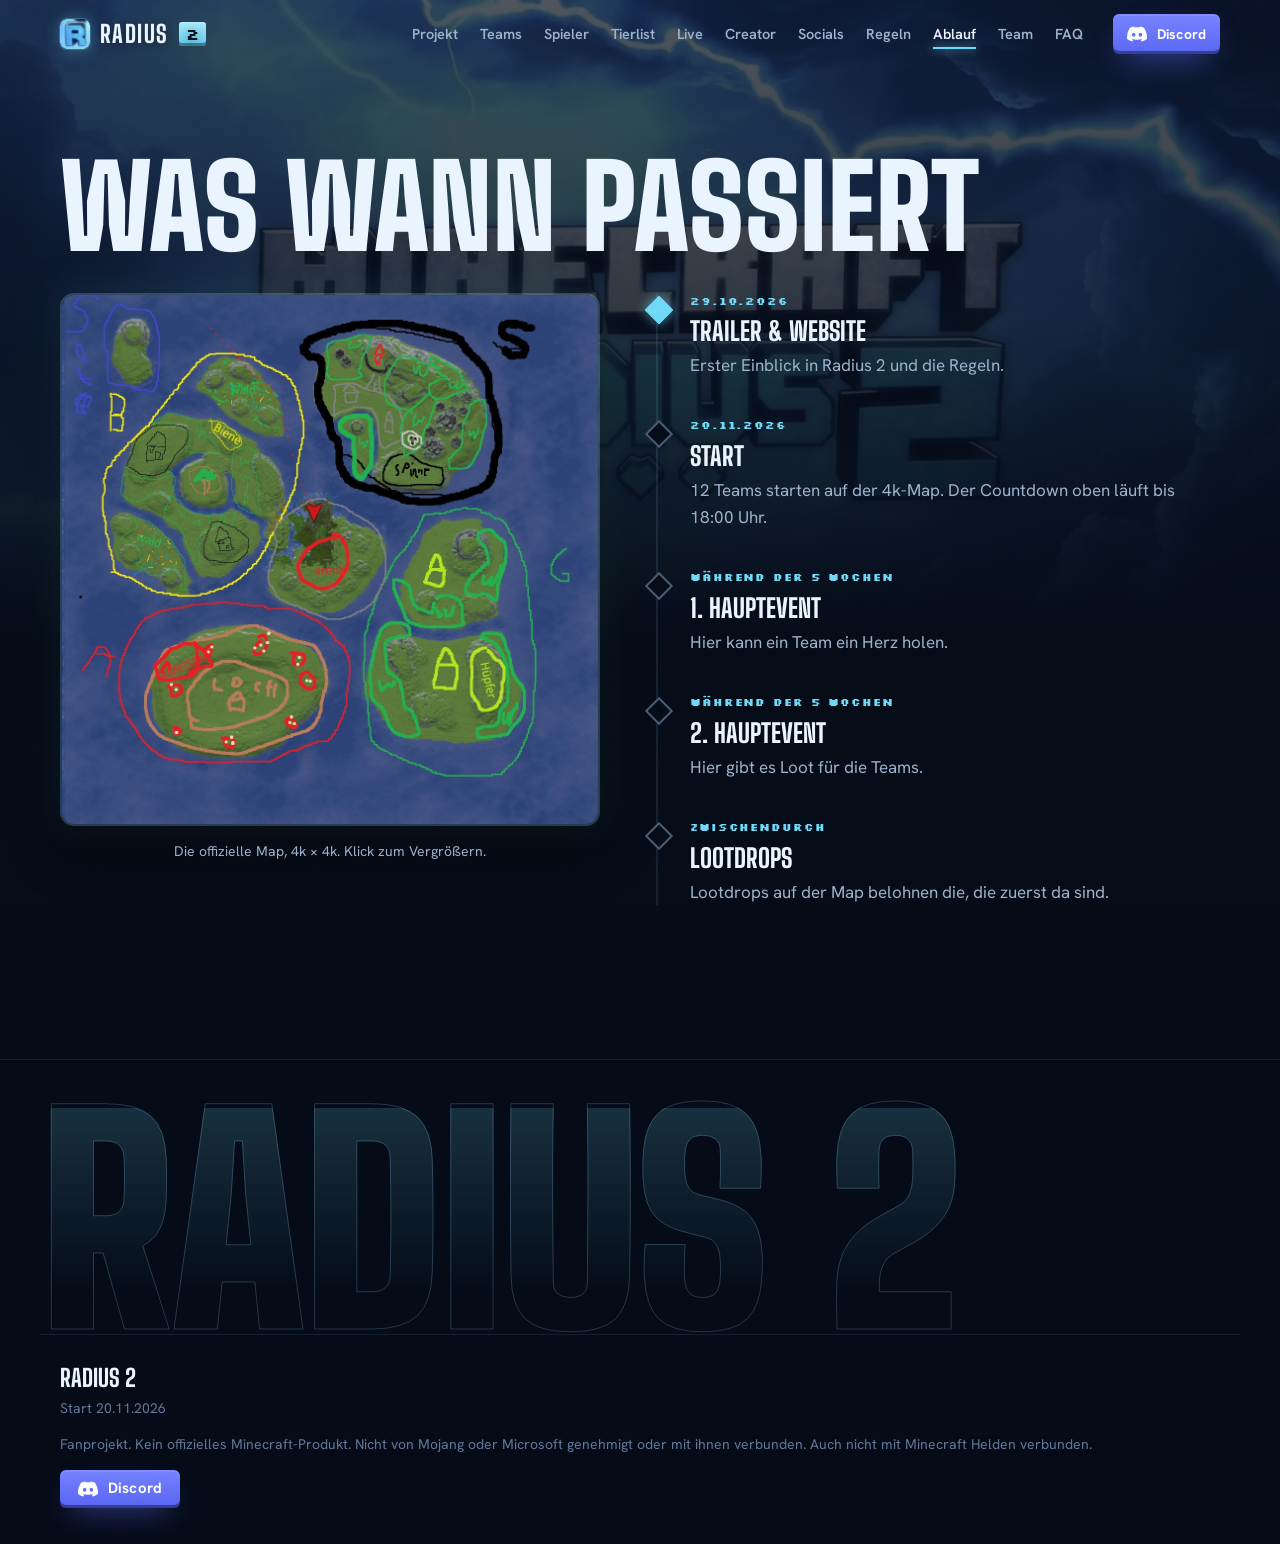
==== commit d7ae78ef: "Design fürs Handy, Tablet und Querformat optimiert Kein Zoom mehr in Eingabefeldern auf iPhones, Log" ====
--- a/site/ablauf.html
+++ b/site/ablauf.html
@@ -9,7 +9,7 @@
 <link rel="icon" type="image/png" sizes="32x32" href="assets/icon-32.png">
 <link rel="apple-touch-icon" href="assets/icon-180.png">
 <link rel="stylesheet" href="css/style.css?v=26">
-<link rel="stylesheet" href="css/theme.css?v=1">
+<link rel="stylesheet" href="css/theme.css?v=2">
 </head>
 <body class="subpage">
 <nav class="nav" id="nav" aria-label="Hauptnavigation">
--- a/site/css/theme.css
+++ b/site/css/theme.css
@@ -145,10 +145,10 @@
 .page-card p{color:var(--mist);margin-top:10px}
 
 /* ---------- Unterseiten: Sturm-Kopf hinter dem ersten Abschnitt ---------- */
-body.subpage{background:linear-gradient(180deg,rgba(5,11,23,.7) 0,rgba(5,11,23,.8) 220px,var(--night) 640px),url(../assets/logo.jpg) center top/100% auto no-repeat,var(--night);background-color:var(--night)}
+body.subpage{--head-h:min(56.25vw,640px);background:linear-gradient(180deg,rgba(5,11,23,.7) 0,rgba(5,11,23,.82) calc(var(--head-h) * .5),var(--night) calc(var(--head-h) - 2px)),url(../assets/logo.jpg) center top/100% auto no-repeat,var(--night);background-color:var(--night)}
 .subpage main>section:first-child{padding-top:calc(var(--nav-h) + clamp(48px,7vw,96px))}
 .subpage main>section:first-child h2,.subpage main>section:first-child .tier-head h2{font-weight:900;font-size:clamp(54px,9vw,120px);line-height:.86;margin-bottom:18px}
-@media (max-width:760px){body.subpage{background-size:auto,auto 380px,auto}.subpage main>section:first-child{padding-top:calc(var(--nav-h) + 40px)}}
+@media (max-width:760px){body.subpage{--head-h:380px;background-size:auto,auto 380px,auto}.subpage main>section:first-child{padding-top:calc(var(--nav-h) + 40px)}}
 
 /* Login-Leiste fürs Team */
 .tier-login input{background:var(--slot);box-shadow:var(--slot-in);border:0;border-radius:6px;color:var(--frost)}
@@ -202,7 +202,8 @@
 .sc-text strong{font-family:var(--f-display);font-weight:800;font-size:28px;text-transform:uppercase;line-height:1}
 .event{border-radius:12px}
 .ev-head strong{font-family:var(--f-display);font-weight:800;font-size:22px;text-transform:uppercase;letter-spacing:.01em;line-height:1.1}
-.ev-server,.ev-head time{font-family:var(--f-pixel);font-size:10px;letter-spacing:.06em}
+.ev-head time{font-family:var(--f-pixel);font-size:10px;letter-spacing:.06em}
+.ev-server{font:600 11px/1.5 ui-monospace,Consolas,monospace;letter-spacing:0;max-width:100%;min-width:0;overflow:hidden;text-overflow:ellipsis;white-space:nowrap}
 .roster-rank{font-family:var(--f-pixel);font-size:11px;letter-spacing:.14em}
 .roster-card{border-radius:14px}
 .roster-card h4{font-family:var(--f-display);font-weight:800;font-size:24px;text-transform:uppercase;line-height:1}
@@ -274,3 +275,69 @@
   .hud-actions .btn{flex:1 1 100%}
 }
 @media (prefers-reduced-motion:reduce){.hero .hero-media img,.tier-label[data-t="S+"]::after,.cd-live::before{animation:none}}
+
+/* ---------- Handy, Tablet und Touch ---------- */
+html{-webkit-text-size-adjust:100%;text-size-adjust:100%}
+a,button,summary,select,.tchip,.pcard,.team-card{-webkit-tap-highlight-color:transparent}
+.btn,button,.nav-toggle,.tchip,select{touch-action:manipulation}
+img{max-width:100%}
+/* Schwebe-Effekte nur mit Maus, sonst bleiben Karten nach dem Tippen "hängen" */
+@media (hover:none){
+  .btn:hover,.page-card:hover,.rule:hover,.creator-item .chip:hover{transform:none;filter:none}
+}
+/* iPhones zoomen bei Eingabefeldern unter 16px automatisch rein */
+@media (pointer:coarse){
+  input,select,textarea,.tier-login input,.pfield input,.pfield select,.pfield textarea,.pfilter select{font-size:16px}
+}
+@media (max-width:760px){
+  body{font-size:16px}
+  body::after{display:none}            /* Körnung kostet auf Handys Leistung beim Scrollen */
+  section{padding-block:56px 0}
+  .lead,.hud-text,.about .lead{font-size:17px}
+  .nav,.nav.solid{backdrop-filter:none;-webkit-backdrop-filter:none}
+  .nav.solid{background:rgba(5,11,23,.94)}
+  .tier-head{gap:16px}
+  .tier-auth,.tier-login{width:100%}
+  .tier-login input{flex:1 1 auto;width:auto;min-width:0}
+  .tier-login .btn{flex:none}
+  /* Kacheln der Startseite zweispaltig und kompakter */
+  .pages{grid-template-columns:repeat(2,minmax(0,1fr));gap:10px}
+  .page-card{padding:16px 14px 18px;border-radius:12px}
+  .page-card h3{font-size:22px}
+  .page-card p{font-size:14px;line-height:1.45;margin-top:6px}
+  .fact dd{font-size:40px}
+  .fact,.fact+.fact{padding:18px 14px}
+  .faq summary{font-size:17px;padding:18px 44px 18px 0}
+  .rule{padding:22px 20px 24px}
+  .rule h3{font-size:26px}
+  .team-dialog,.player-dialog{width:calc(100% - 24px);max-height:calc(100dvh - 24px);border-radius:14px}
+  footer{margin-top:72px}
+}
+@media (max-width:380px){
+  .wrap,.nav .wrap.nav-inner{padding-inline:max(14px,env(safe-area-inset-left,0px))}
+}
+@media (max-width:340px){
+  .pages{grid-template-columns:1fr}
+  .brand-word{font-size:19px}
+  .countdown .count span{font-size:24px}
+  .countdown .count small{font-size:9px;letter-spacing:.08em}
+  .hud h1{font-size:44px}
+}
+/* Handy quer: Hero nicht höher als der Bildschirm */
+@media (max-height:500px) and (orientation:landscape){
+  .hero .hero-media{max-height:70vh;min-height:0}
+  .hud{margin-top:-40px}
+  .nav .nav-links{max-height:calc(100dvh - var(--nav-h) - 8px)}
+}
+/* Tablets: Startseiten-Kacheln dreispaltig */
+@media (min-width:761px) and (max-width:1060px){
+  .pages{grid-template-columns:repeat(3,minmax(0,1fr))}
+  .hud h1{font-size:clamp(56px,9vw,88px)}
+}
+/* Team-Karten: nie so schmal, dass Namen umbrechen */
+@media (min-width:561px) and (max-width:960px){.teams{grid-template-columns:repeat(2,minmax(0,1fr))}}
+@media (max-width:560px){.teams{grid-template-columns:1fr}}
+.team-card li{min-width:0}
+/* Live-Events: lange Server-ID darf die Karte nicht verbreitern */
+.ev-body,.ev-head{min-width:0}
+.events{grid-template-columns:minmax(0,1fr)}
